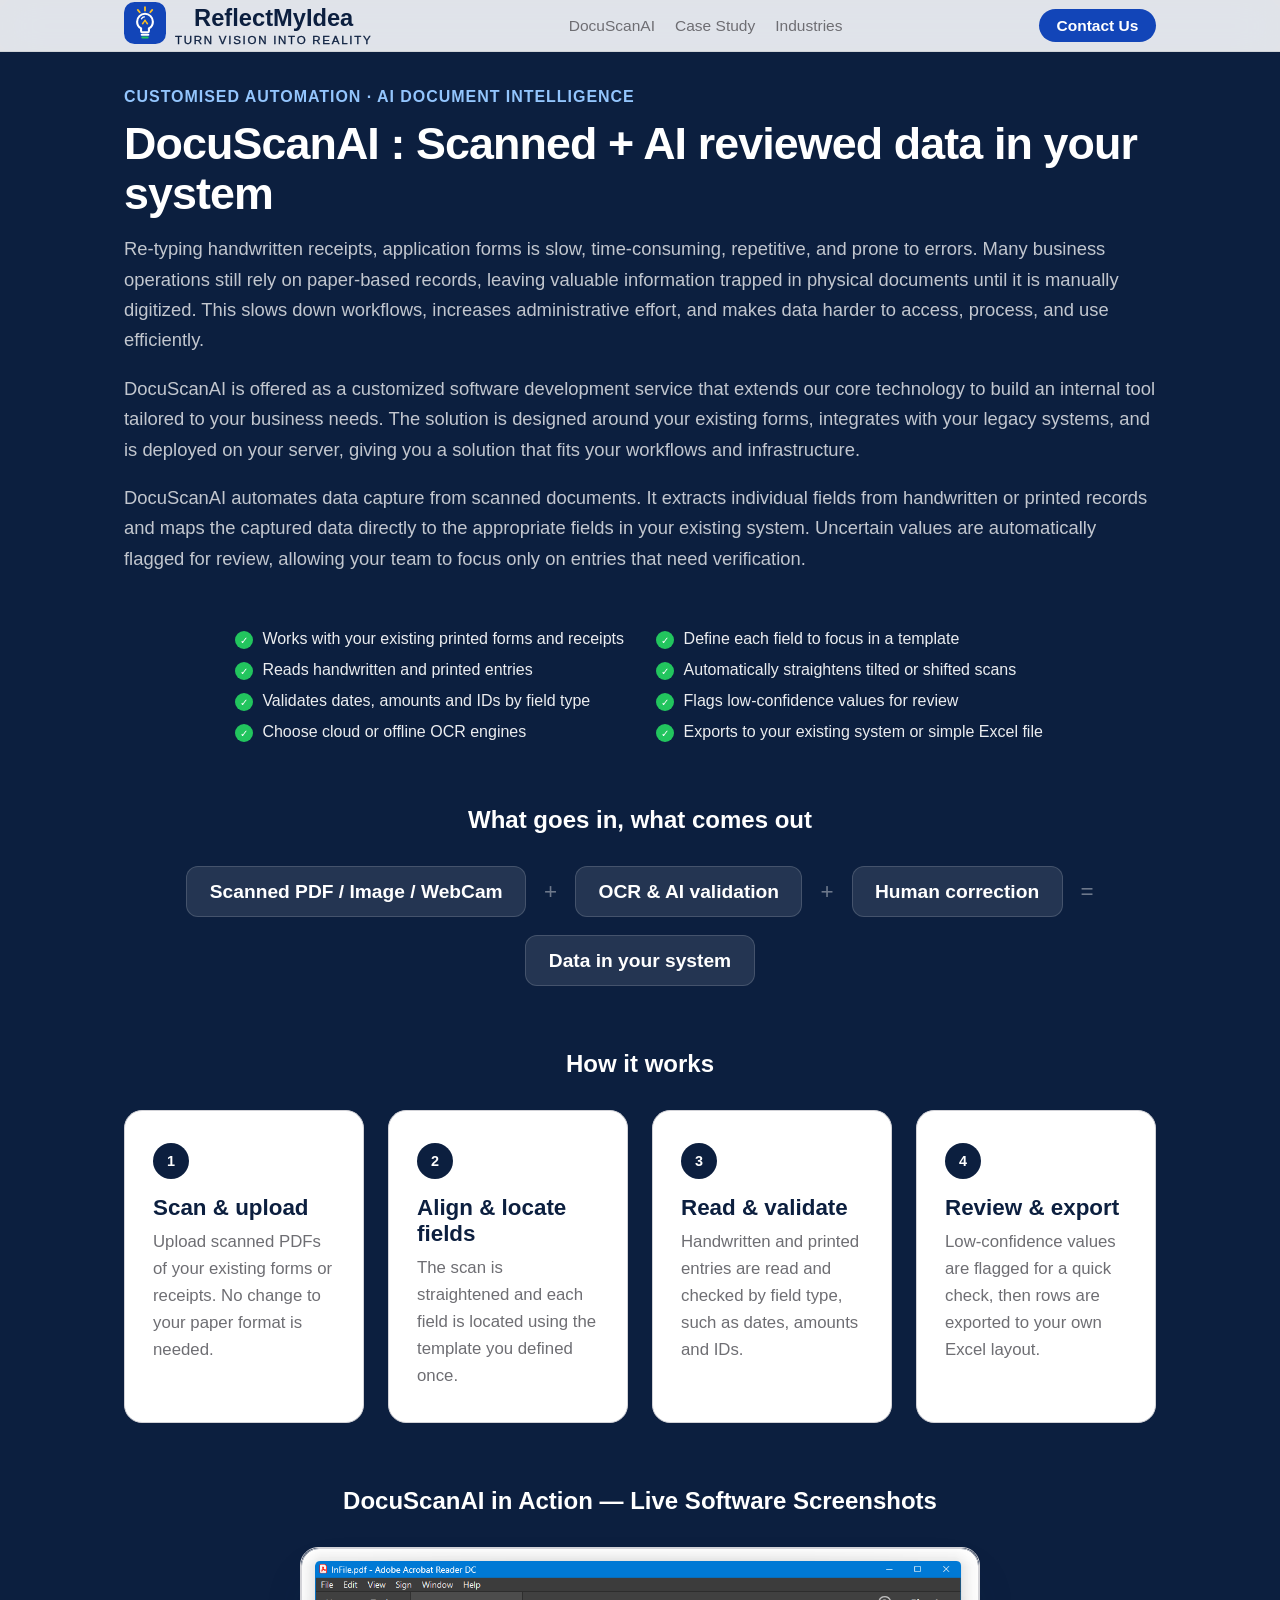
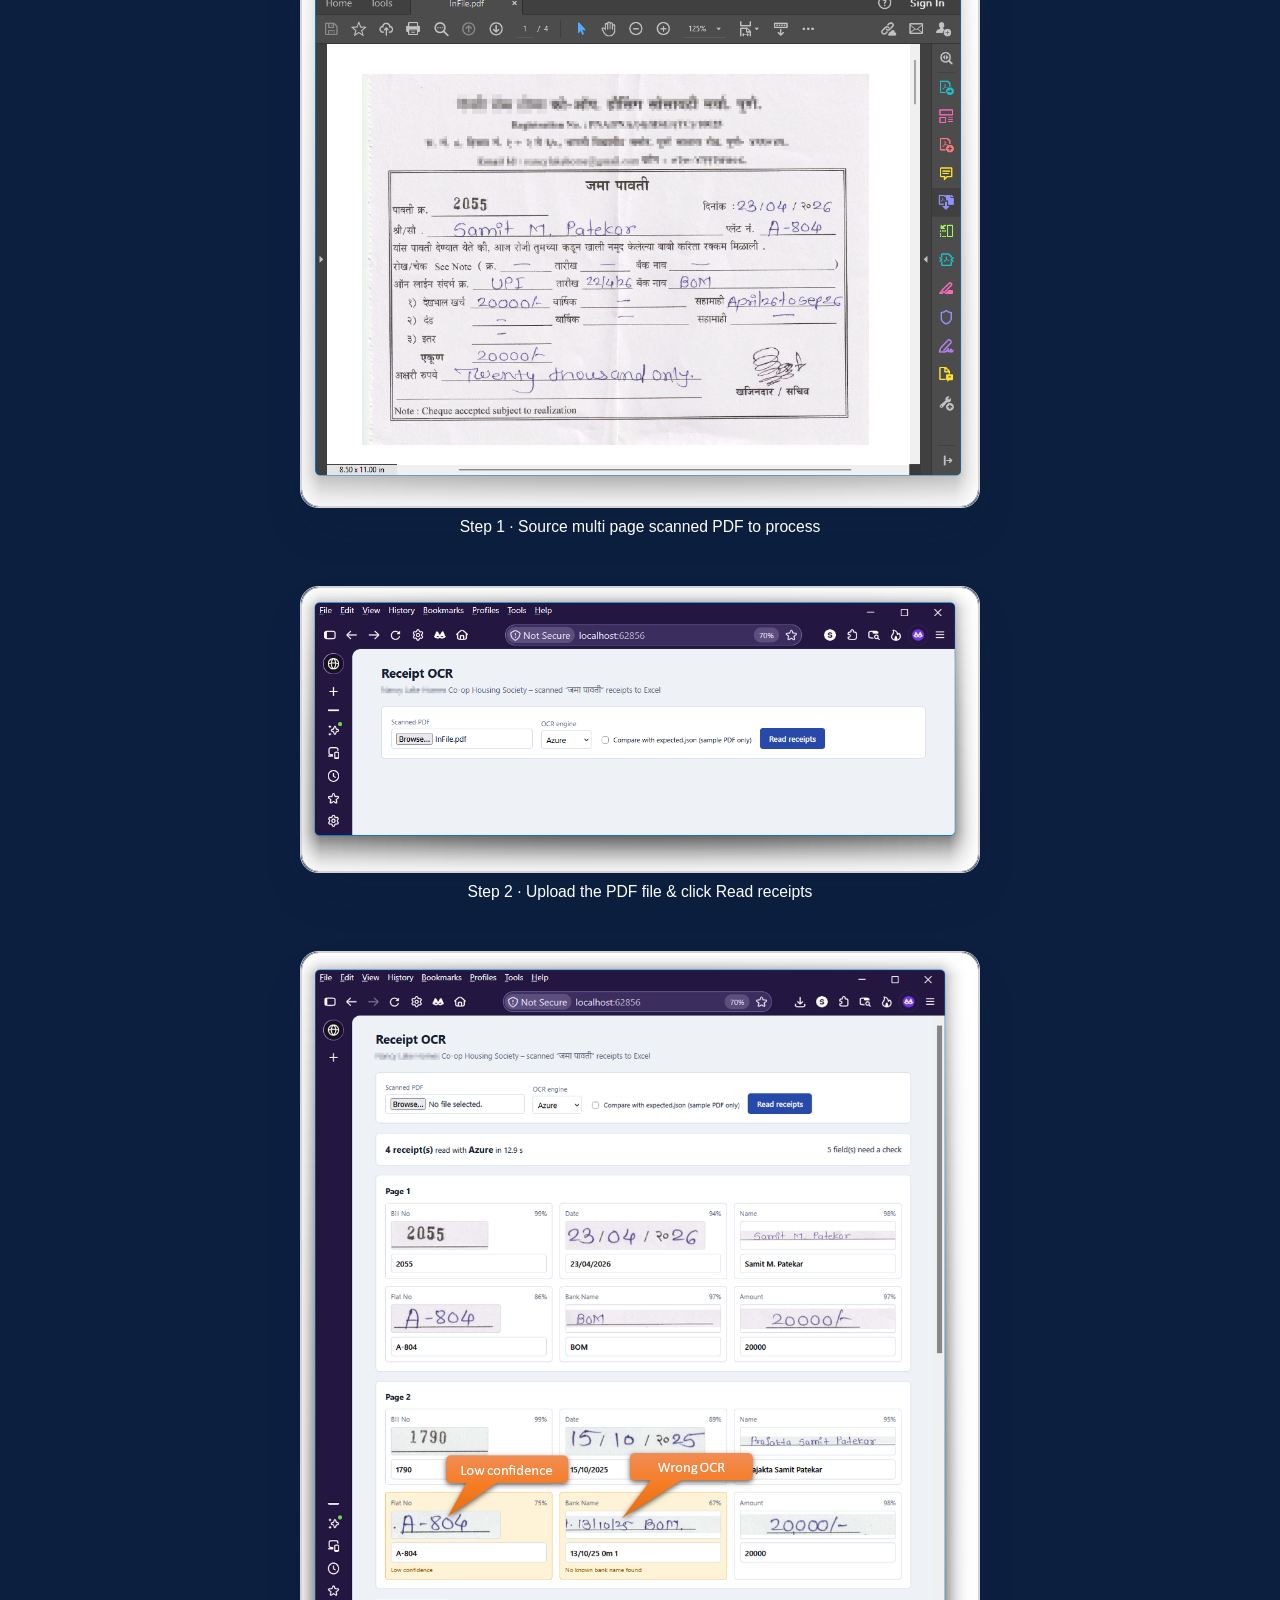
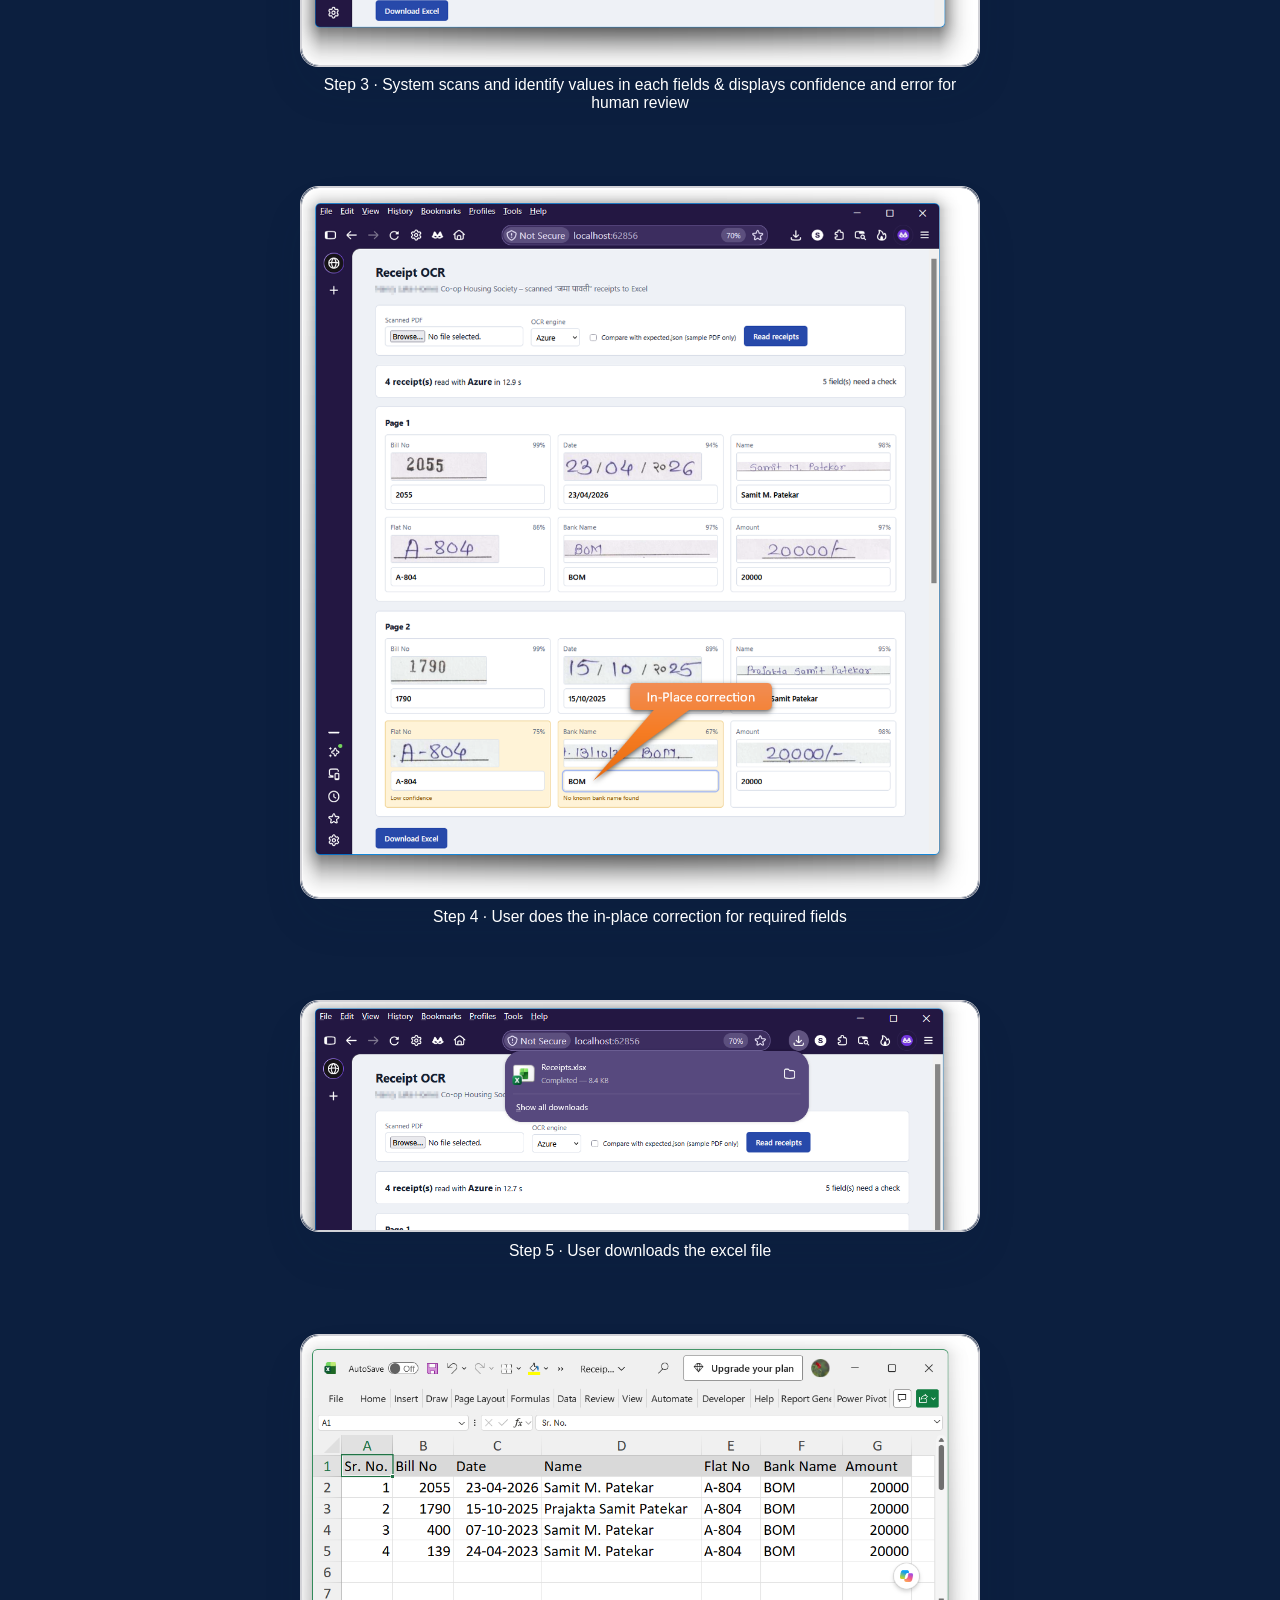
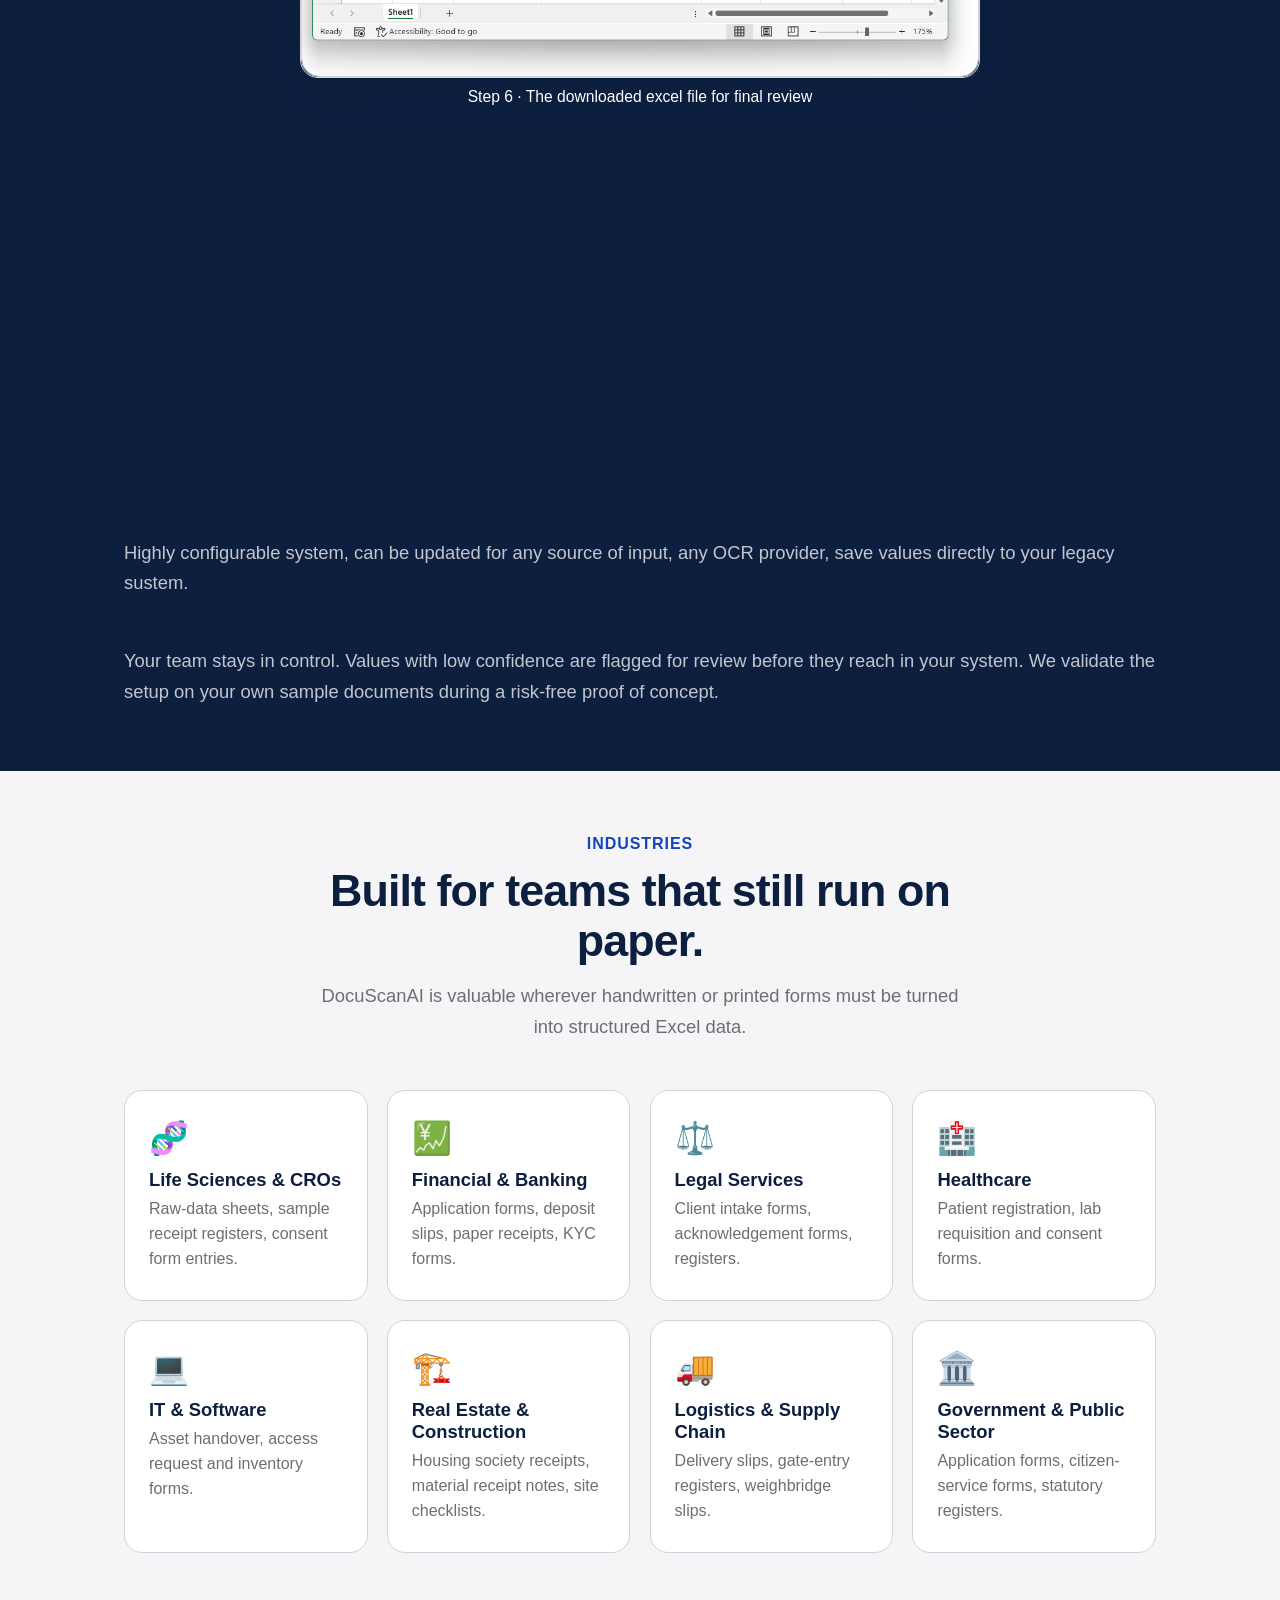
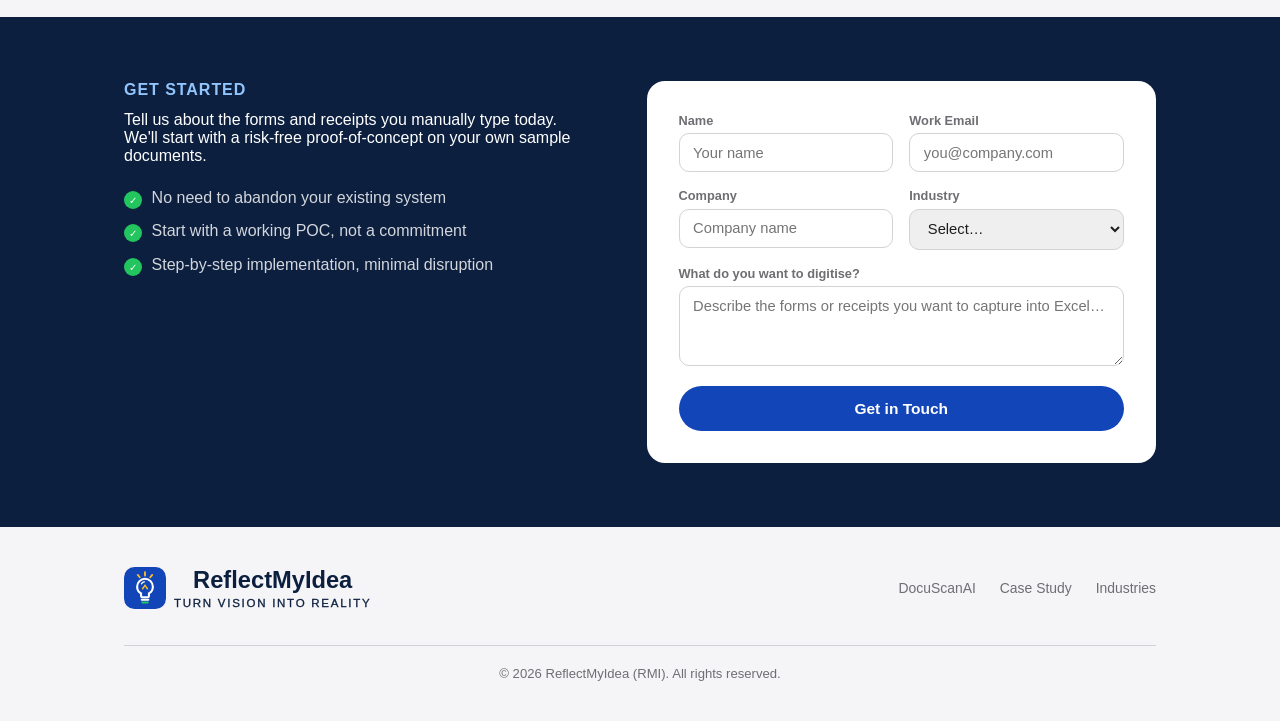
==== DocuScanAI/index.html @ 53cd3cfe "Added DocuScanAI Added DocuScanAI, updated details, added llms.txt" ====
<!DOCTYPE html>
<html lang="en">
<head>
<meta charset="UTF-8">
<meta name="viewport" content="width=device-width,initial-scale=1">
<title>DocuScanAI by ReflectMyIdea</title>

<meta name="author" content="ReflectMyIdea ">
<meta name="keywords" content="OCR, AI OCR , document scanning, AI document scanning , handwriting recognition, AI handwriting recognition, scanned forms to Excel, data entry automation, AI data entry automation, receipt digitisation, AI receipt digitisation, form data capture, intelligent document processing, Azure AI Document Intelligence, offline OCR, AI offline OCR, paper to data, Excel automation">
<meta name="description" content="DocuScanAI by ReflectMyIdea reads handwritten and printed entries from scanned forms and receipts and records them in your own system format. Uncertain values are automatically flagged for review.">
  
<meta property="og:type" content="website">
<meta property="og:site_name" content="ReflectMyIdea - DocuScanAI">
<meta property="og:title" content="ReflectMyIdea - DocuScanAI turns scanned forms into Excel data">
<meta property="og:url" content="https://www.reflectmyidea.com/DocuScan/index.html">
<meta property="og:description" content="Scanned forms and receipts captured into your system">
<meta property="og:image" content=" https://www.reflectmyidea.com/RMI-Logo.png">
<script type="application/ld+json">
{
  "@context": "https://schema.org",
  "@graph": [
    {
      "@type": "SoftwareApplication",
      "@id": "https://reflectmyidea.com/DocuScan/index.html#software",
      "name": "DocuScanAI",
      "url": "https://www.reflectmyidea.com/DocuScan/index.html",
      "applicationCategory": "BusinessApplication",
      "applicationSubCategory": "AI OCR  and Document Capture Software",
      "description": "Reads handwritten and printed entries from scanned forms and receipts and records them in your own system format, flagging uncertain values for review.",
      "featureList": [
        "Works with your existing printed forms and receipts",
        "Field template defined once per form",
        "Handwritten and printed text recognition",
        "Automatic alignment of tilted or shifted scans",
        "Validation by field type (dates, amounts, IDs)",
        "AI flags Low-confidence values for review",
        "Cloud OCR or offline OCR option",
        "Export to your own Excel layout"
      ]
    }
  ]
}
</script>

<link rel="icon" type="image/png" href="../RMI-Logo.png">
<style>
*,*::before,*::after{box-sizing:border-box;margin:0;padding:0}
:root{
  --ink:#1d1d1f;
  --ink2:#6e6e73;
  --bg:#ffffff;
  --bg2:#f5f5f7;
  --navy:#0c1f3f;
  --blue:#1245b8;
  --blue2:#1a56db;
  --border:#d2d2d7;
  --r:18px;
  --f:-apple-system,'Segoe UI',sans-serif;
}
html{scroll-behavior:smooth}
body{font-family:var(--f);background:var(--bg);color:var(--ink);-webkit-font-smoothing:antialiased;overflow-x:hidden}
a{color:inherit;text-decoration:none}
img{display:block;max-width:100%;height:auto}
ul{list-style:none}
.w{max-width:1080px;margin:0 auto;padding:0 24px}

/* NAV */
nav{position:fixed;top:0;left:0;right:0;z-index:100;height:52px;background:rgba(255,255,255,.88);backdrop-filter:saturate(180%) blur(20px);border-bottom:1px solid rgba(0,0,0,.08);display:flex;align-items:center}
.nav-in{display:flex;align-items:center;justify-content:space-between;width:100%;max-width:1080px;margin:0 auto;padding:0 24px}
.nav-logo{display:flex;align-items:center;gap:9px;font-size:1.2rem;font-weight:700;color:var(--navy)}
.logo-svg{width:42px;height:42px;flex-shrink:0}
.nav-links{display:flex;gap:20px}
.nav-hamburger{display:none;flex-direction:column;gap:5px;cursor:pointer;background:none;border:none;padding:6px}
.nav-hamburger span{width:24px;height:2px;background:var(--navy);border-radius:2px}
.nav-links a{font-size:.97rem;color:var(--ink2);font-weight:500;transition:color .2s}
.nav-links a:hover{color:var(--navy)}
.nav-cta{background:var(--blue);color:#fff;font-size:.97rem;font-weight:600;padding:.45rem 1.1rem;border-radius:20px;transition:background .2s}
/* Only apply hover background when on a desktop screen with an actual mouse cursor */
@media (hover: hover) {
  .nav-cta:hover {
    background: var(--navy);
  }
}

/* Fallback: Ensure normal color behaves nicely and returns to blue on touch release */
.nav-cta:active {
  background: var(--navy);
}
@media(max-width:1000px){
  /* 1. Wrapper behaves neutrally so the hamburger maintains its original center position */
  .nav-menu-container {
    position: relative;
    display: flex;
    align-items: center;
    justify-content: center;
  }

  .nav-hamburger{
    display:flex;
  }
  
  /* 2. Menu is centered directly beneath the width of the hamburger button */
  .nav-links{
    display:none;
    position:absolute;
    top:42px;                    /* Renders neatly below the header bar alignment */
    left:50%;                    /* Positions the left-edge of the menu at the middle of the icon */
    transform:translateX(-50%);  /* Offsets the menu horizontally by half its width, aligning centers */
    width:auto;                  
    min-width:180px;             
    background:#fff;
    flex-direction:column;
    padding:12px 24px;
    gap:0;
    border:1px solid rgba(0,0,0,.08);
    border-radius:12px;          
    box-shadow:0 8px 24px rgba(0,0,0,.15);
    z-index: 1000;               /* Hover securely above page content layers */
  }
  
  .nav-links.open{
    display:flex;
  }
  
  .nav-links a{
    padding:.7rem 0;
    text-align:center;           
    border-bottom:1px solid rgba(0,0,0,.04); /* Light separator lines for layout clarity */
  }
  
  .nav-links a:last-child {
    border-bottom: none;
  }
}

/* 3. MOBILE PORTRAIT ONLY: Overrides only activate when the screen is narrow AND vertical */
@media screen and (max-width: 480px) and (orientation: portrait) {
  nav {
    height: 54px !important;           /* Perfect fixed height */
    box-sizing: border-box !important;
  }

  .nav-in {
    padding: 0 8px !important;         /* Save margin space on small viewports */
    box-sizing: border-box !important;
    display: flex !important;
    flex-direction: row !important;
    justify-content: space-between !important;
    align-items: center !important;
    flex-wrap: nowrap !important;      /* Keep elements strict and inline */
  }

  .nav-logo {
    display: flex !important;
    flex-direction: row !important;
    align-items: center !important;
    gap: 4px !important;               /* Move icon closer to company name */
    flex-shrink: 1 !important;         /* Allow slight flexibility */
    min-width: 0 !important;           /* Enable flexing text container sizes */
  }

  /* Make the lightbulb icon prominently larger on mobile */
  .logo-svg {
    width: 35px !important;            
    height: 35px !important;
    flex-shrink: 0 !important;
  }

  /* Handle text wrapper spacing */
  .nav-logo > span {
    display: flex !important;
    flex-direction: column !important;
    align-items: flex-start !important; /* Force tagline left-aligned underneath brand */
    gap: 1px !important;
    min-width: 0 !important;
  }

  /* Brand name: Slightly reduced font-size to make horizontal space */
  .nav-logo > span > span:first-child {
    font-weight: 700 !important;
    font-size: 1.25rem !important;      /* Optimized text sizing */
    line-height: 1.1 !important;
    white-space: nowrap !important;
    margin-left: 7px !important;
  }

  /* Tagline: Preserved and set to a clean readable scale */
  .nav-logo > span > span:last-child {
    font-size: 0.64rem !important;     /* Retain tagline precisely */
    letter-spacing: 0.04em !important;
    white-space: nowrap !important;
  }

  /* Wrapper for Hamburger Menu */
  .nav-menu-container {
    flex-shrink: 0 !important;
  }

  /* Contact Us CTA Button */
  .nav-cta {
    padding: 6px 10px !important;      /* Compressed horizontal size */
    font-size: 0.78rem !important;     /* Trim down text size */
    border-radius: 20px !important;
    white-space: nowrap !important;
    flex-shrink: 0 !important;         /* Prevent truncation of button text */
  }
}

/* FADE-UP ANIMATION */
.up{opacity:0;transform:translateY(32px);transition:opacity .7s cubic-bezier(.4,0,.2,1),transform .7s cubic-bezier(.4,0,.2,1)}
.up.show{opacity:1;transform:none}
.up.d1{transition-delay:.1s}.up.d2{transition-delay:.2s}.up.d3{transition-delay:.3s}


/* HERO */
.hero{padding:96px 0 30px;background:var(--bg);text-align:center}
@media screen and (max-width: 480px) and (orientation: portrait) {
  .hero {
    padding-top: 100px !important;
  }
}
.hero-tag{display:inline-block;font-size:.78rem;font-weight:600;letter-spacing:.06em;text-transform:uppercase;color:var(--blue);background:#eef2ff;padding:.3rem .9rem;border-radius:20px;margin-bottom:1.4rem}
.tag-break{display:none}
@media(max-width:420px){.tag-break{display:block}}
.hero h1{font-size:clamp(2.4rem,5vw,3.8rem);font-weight:650;letter-spacing:-.03em;color:var(--navy);line-height:1.08;margin-bottom:1.2rem;max-width:820px;margin-left:auto;margin-right:auto}
.hero h1 span{color:var(--blue2)}
.hero p{font-size:1.15rem;color:var(--ink2);max-width:560px;margin:0 auto 2rem;line-height:1.6}
.hero-btns{display:flex;gap:12px;justify-content:center;flex-wrap:wrap;margin-bottom:3.5rem}
.btn-solid{background:var(--blue);color:#fff;font-size:.95rem;font-weight:600;padding:.75rem 1.8rem;border-radius:980px;transition:background .2s,box-shadow .2s}
.btn-solid:hover{background:var(--navy);box-shadow:0 8px 24px rgba(18,69,184,.25)}
.btn-outline{border:1.5px solid var(--border);color:var(--navy);font-size:.95rem;font-weight:600;padding:.75rem 1.8rem;border-radius:980px;transition:border-color .2s,color .2s}
.btn-outline:hover{border-color:var(--blue);color:var(--blue)}
.hero-img{border-radius:var(--r);overflow:hidden;box-shadow:0 24px 48px -12px rgba(12,31,63,.18);border:1px solid var(--border);max-width:680px;margin:0 auto;margin-right:176px}
@media(max-width:768px){.hero-img{margin-right:auto}}
.hero-img img{width:100%}
.hero .hero-cap{font-size:1rem;color:var(--ink2);margin-top:.85rem;letter-spacing:.01em}

/* DIVIDER */
.divider{height:1px;background:var(--border);max-width:1080px;margin:0 auto}

/* SECTION BASE */
section{padding:64px 0}
.sec-label{font-size:1rem;font-weight:700;letter-spacing:.06em;text-transform:uppercase;color:var(--blue);margin-bottom:.75rem}
.sec-h{font-size:clamp(1.9rem,3.5vw,2.8rem);font-weight:700;letter-spacing:-.02em;color:var(--navy);line-height:1.12;margin-bottom:1rem}
.sec-p{font-size:1.15rem;color:var(--ink2);line-height:1.65;max-width:600px}

/* APPROACH — alternating rows */
.approach{background:var(--bg2)}
.approach-intro{text-align:center;max-width:680px;margin:0 auto 4rem}
.approach-intro .sec-p{margin:0 auto}
.steps{display:grid;grid-template-columns:repeat(auto-fit,minmax(220px,1fr));gap:1.5rem}
.step-card{background:#fff;border-radius:var(--r);padding:2rem 1.75rem;border:1px solid var(--border)}
.step-n{width:36px;height:36px;border-radius:50%;background:var(--navy);color:#fff;font-weight:700;font-size:.9rem;display:flex;align-items:center;justify-content:center;margin-bottom:1rem}
.step-card h3{font-size:1.4rem;font-weight:700;color:var(--navy);margin-bottom:.5rem}
.step-card p{font-size:1.05rem;color:var(--ink2);line-height:1.6}
.result-strip{margin-top:2.5rem;background:var(--navy);color:#fff;border-radius:var(--r);padding:1.5rem 2rem;text-align:center;font-size:1.05rem;font-weight:500;letter-spacing:-.01em}

/* DOCUGEN — dark */
.docugen{background:var(--navy);color:#fff}
.docugen .sec-label{color:#93c5fd}
.docugen .sec-h{color:#fff}
.docugen .sec-p{color:rgba(255,255,255,.75);max-width:100%}
.dg-top{display:grid;grid-template-columns:1fr 1fr;gap:4rem;align-items:center;margin-bottom:4rem}
@media(max-width:768px){.dg-top{grid-template-columns:1fr;gap:2rem}}
.flow-row{display:flex;align-items:center;justify-content:center;gap:18px;margin:1.75rem 0;flex-wrap:wrap}
.flow-pill{background:rgba(255,255,255,.1);border:1px solid rgba(255,255,255,.15);border-radius:12px;padding:.85rem 1.4rem;font-size:1.2rem;color:#fff;font-weight:600;white-space:nowrap}
.flow-arrow{color:rgba(255,255,255,.4);font-size:1.4rem}
@media(max-width:600px){.flow-row{flex-direction:column}}
.feat-grid{display:grid;grid-template-columns:1fr 1fr;gap:.75rem 2rem;max-width:900px;margin:0 0 0 100px;padding-top:1rem}
@media(max-width:600px){.feat-grid{grid-template-columns:1fr;margin-left:0}}
.feat-item{display:flex;gap:.6rem;align-items:flex-start;font-size:1rem;color:rgba(255,255,255,.92)}
.feat-dot{width:18px;height:18px;border-radius:50%;background:#22c55e;flex-shrink:0;display:flex;align-items:center;justify-content:center;font-size:.65rem;color:#fff;margin-top:1px}
.arch-img{border-radius:14px;overflow:hidden;border:1px solid rgba(255,255,255,.12);box-shadow:0 24px 60px rgba(0,0,0,.4)}
.arch-img img{width:100%}
.arch-cap{font-size:1rem;color:rgba(255,255,255,.45);text-align:center;margin-top:.6rem}
.deliv-row{display:grid;grid-template-columns:1fr 1fr;gap:1.2rem;margin-top:2.5rem}
.deliv-row-3{grid-template-columns:1fr 1fr 1fr}
@media(max-width:600px){.deliv-row,.deliv-row-3{grid-template-columns:1fr}}
.deliv-card{background:rgba(255,255,255,.06);border:1px solid rgba(255,255,255,.12);border-radius:14px;padding:1.5rem}
.deliv-card .opt{font-size:.8rem;font-weight:700;letter-spacing:.07em;text-transform:uppercase;color:rgba(255,255,255,.45);margin-bottom:.4rem}
.deliv-card h4{font-size:1.2rem;font-weight:700;color:#fff;margin-bottom:.4rem}
.deliv-card p{font-size:1.05rem;color:rgba(255,255,255,.65);line-height:1.55}
.deliv-card.card-white{background:#fff;border:1px solid var(--border)}
.deliv-card.card-white .opt{color:var(--ink2)}
.deliv-card.card-white h4{color:var(--navy)}
.deliv-card.card-white p{color:var(--ink2)}
.deliv-card.card-gray{background:var(--bg2);border:1px solid var(--border)}
.deliv-card.card-gray .opt{color:var(--ink2)}
.deliv-card.card-gray h4{color:var(--navy)}
.deliv-card.card-gray p{color:var(--ink2)}
.feat-item.dark-text{color:var(--ink)}

/* CASE STUDY */
.case{background:var(--bg)}
.case-intro-box{background:var(--bg2);border-radius:var(--r);padding:2rem 2.5rem;margin-bottom:2.5rem;border-left:4px solid var(--blue)}
.case-intro-box p{font-size:1.05rem;color:var(--ink2);line-height:1.7}
.case-intro-box p+p{margin-top:.5rem}
.stats{display:grid;grid-template-columns:repeat(4,1fr);gap:1px;background:var(--border);border-radius:var(--r);overflow:hidden;margin-bottom:2.5rem}
@media(max-width:600px){.stats{grid-template-columns:repeat(2,1fr)}}
.stat{background:#fff;padding:1.5rem 1rem;text-align:center}
.stat-n{font-size:2.2rem;font-weight:800;color:var(--navy);display:block;line-height:1}
.stat-l{font-size:.9rem;color:var(--ink2);margin-top:.3rem;line-height:1.35}
.pipe-grid{display:grid;grid-template-columns:repeat(3,1fr);gap:1.2rem;margin-bottom:2.5rem}
@media(max-width:768px){.pipe-grid{grid-template-columns:1fr}}
.pipe-card{border:1px solid var(--border);border-radius:var(--r);overflow:hidden}
.pipe-card-head{background:var(--navy);padding:1rem 1.2rem;display:flex;align-items:center;gap:.7rem}
.pipe-num{width:28px;height:28px;border-radius:50%;background:rgba(255,255,255,.15);color:#fff;font-weight:700;font-size:.82rem;display:flex;align-items:center;justify-content:center;flex-shrink:0}
.pipe-card-head h4{font-size:.97rem;font-weight:700;color:#fff}
.pipe-card-body{padding:1.1rem 1.2rem;background:#fff}
.pipe-card-body p{font-size:.87rem;color:var(--ink2);line-height:1.6;margin-bottom:.9rem}
.pipe-card-body img{width:100%;border-radius:8px;border:1px solid var(--border)}
.collab-wrap{overflow-x:auto;margin-bottom:2rem}
table{width:100%;border-collapse:collapse;background:#fff;border-radius:var(--r);overflow:hidden;box-shadow:0 1px 3px rgba(0,0,0,.08)}
th{background:var(--navy);color:#fff;padding:.9rem 1.2rem;text-align:left;font-size:1.2rem;font-weight:600}
td{padding:.9rem 1.2rem;font-size:1.1rem;color:var(--ink2);border-bottom:1px solid var(--border);vertical-align:top;line-height:1.55}
tr:last-child td{border-bottom:none}
tr:nth-child(even) td{background:var(--bg2)}
td:first-child{font-weight:600;color:var(--navy)}
@media(max-width:768px){.collab-wrap table th:first-child,.collab-wrap table td:first-child{position:sticky;left:0;background:#fff;z-index:1}.collab-wrap table th:first-child{background:var(--navy)}}
@media(max-width:768px){.collab-wrap table th,.collab-wrap table td{font-size:.8rem;padding:.6rem .7rem}}
.case-close{text-align:center;max-width:640px;margin:0 auto;font-size:1.1rem;color:var(--ink2);line-height:1.7}

/* CUSTOM SCREENSHOTS LAYOUT */
.shots-vertical-container {
  display: flex;
  flex-direction: column;
  gap: 50px;
  margin-top: 30px;
  align-items: center;
  width: 100%;
}
.shot-display-card {
  text-align: center;
  width: 100%;
  max-width: 680px;
}
.shot-display-card img {
  width: 100%;
  height: auto;
  border-radius: var(--r);
  border: 1px solid var(--border);
  box-shadow: 0 4px 20px rgba(0,0,0,0.05);
  cursor: pointer;
  transition: transform 0.3s ease;
}
.shot-display-card img:hover {
  transform: scale(1.01);
}
.shot-display-card h3 {
  font-size: 21px;
  font-weight: 600;
  margin-top: 18px;
  color: var(--ink);
}

/* INDUSTRIES */
.ind{background:var(--bg2)}
.ind-grid{display:grid;grid-template-columns:repeat(auto-fit,minmax(220px,1fr));gap:1.2rem}
.ind-card{background:#fff;border-radius:var(--r);padding:1.75rem 1.5rem;border:1px solid var(--border)}
.ind-card .icon{font-size:2rem;margin-bottom:.75rem}
.ind-card h3{font-size:1.15rem;font-weight:700;color:var(--navy);margin-bottom:.4rem}
.ind-card p{font-size:1rem;color:var(--ink2);line-height:1.55}

/* CLIENTS */
.clients{background:var(--bg);text-align:center;padding:64px 0}
.clients h2{font-size:1.1rem;font-weight:600;color:var(--ink2);margin-bottom:1.75rem;letter-spacing:.02em}
.client-logos{display:flex;flex-wrap:wrap;justify-content:center;gap:1rem}
.c-chip{background:var(--bg2);border:1px solid var(--border);border-radius:10px;padding:.7rem 1.4rem;font-size:.9rem;font-weight:600;color:var(--navy)}

/* CONTACT */
.contact{background:var(--navy);color:#fff;padding:64px 0}
.contact-grid{display:grid;grid-template-columns:.9fr 1fr;gap:4rem;align-items:start}
@media(max-width:768px){.contact-grid{grid-template-columns:1fr;gap:2.5rem}}
.contact .sec-label{color:#93c5fd}
.contact .sec-h{color:#fff}
.contact .sec-p{color:rgba(255,255,255,.7)}
.promise{display:flex;flex-direction:column;gap:.85rem;margin-top:1.5rem}
.promise-item{display:flex;gap:.6rem;font-size:1rem;color:rgba(255,255,255,.82)}
.promise-item .ck{width:18px;height:18px;border-radius:50%;background:#22c55e;display:flex;align-items:center;justify-content:center;font-size:.65rem;color:#fff;flex-shrink:0;margin-top:2px}
.form-box{background:#fff;border-radius:var(--r);padding:2rem}
.fg{display:grid;grid-template-columns:1fr 1fr;gap:1rem}
@media(max-width:500px){.fg{grid-template-columns:1fr}}
.fl{display:block;font-size:.8rem;font-weight:600;color:var(--ink2);margin-bottom:.35rem}
.fi,.ft,.fs{width:100%;border:1.5px solid var(--border);border-radius:10px;padding:.65rem .85rem;font-size:.92rem;color:var(--ink);font-family:var(--f);transition:border-color .2s}
.fi:focus,.ft:focus,.fs:focus{outline:none;border-color:var(--blue)}
.ft{min-height:80px;resize:vertical}
.frow{margin-bottom:1rem}
.fsub{width:100%;background:var(--blue);color:#fff;border:none;border-radius:980px;padding:.85rem;font-size:.97rem;font-weight:700;cursor:pointer;transition:background .2s;font-family:var(--f)}
.fsub:hover{background:var(--navy)}
.form-ok{display:none;background:#ecfdf5;color:#047857;border-radius:8px;padding:.7rem 1rem;font-size:.85rem;margin-top:1rem;align-items:center;gap:.5rem}
.form-ok.show{display:flex}

/* FOOTER */
footer{background:var(--bg2);color:var(--ink2);padding:2.5rem 0}
.foot-inner{display:flex;flex-wrap:wrap;justify-content:space-between;align-items:center;gap:1rem}
.foot-brand{display:flex;align-items:center;gap:8px;color:var(--navy);font-weight:700;font-size:1rem}
.foot-links{display:flex;gap:1.5rem;flex-wrap:wrap}
.foot-links a{font-size:.87rem;transition:color .2s;color:var(--ink2)}
.foot-links a:hover{color:var(--navy)}
.foot-copy{width:100%;font-size:.82rem;text-align:center;border-top:1px solid var(--border);margin-top:1.25rem;padding-top:1.25rem;color:var(--ink2)}

/* BACK TO TOP */
.tt{position:fixed;bottom:22px;right:22px;width:40px;height:40px;border-radius:50%;background:var(--blue);color:#fff;border:none;cursor:pointer;font-size:1.1rem;display:flex;align-items:center;justify-content:center;opacity:0;pointer-events:none;transition:opacity .3s;box-shadow:0 4px 12px rgba(0,0,0,.2)}
.tt.on{opacity:1;pointer-events:auto}
.cli-card{background:var(--bg2);border:1px solid var(--border);border-radius:16px;padding:1.75rem 1.5rem;text-align:center;transition:box-shadow .25s,border-color .25s}
.cli-card:hover{box-shadow:0 8px 24px rgba(12,31,63,.1);border-color:#93c5fd}
.cli-icon{font-size:2.4rem;margin-bottom:.75rem}
.cli-name{font-size:1.1rem;font-weight:700;color:var(--navy);margin-bottom:.35rem}
.cli-desc{font-size:1rem;color:var(--ink2);line-height:1.5}
#lb{display:none;position:fixed;inset:0;background:rgba(0,0,0,.88);z-index:9999;align-items:center;justify-content:center;padding:20px}
#lb.on{display:flex}
#lb img{max-width:92vw;max-height:88vh;border-radius:12px;box-shadow:0 24px 60px rgba(0,0,0,.6);object-fit:contain}
#lb-x{position:fixed;top:18px;right:22px;width:42px;height:42px;border-radius:50%;background:rgba(255,255,255,.18);border:none;color:#fff;font-size:1.4rem;cursor:pointer;display:flex;align-items:center;justify-content:center;z-index:10000}
#lb-x:hover{background:rgba(255,255,255,.35)}
</style>
</head>

<!-- Google tag (gtag.js) -->
<script async src="https://www.googletagmanager.com/gtag/js?id=G-PD67NKN7H1"></script>
<script>
  window.dataLayer = window.dataLayer || [];
  function gtag(){dataLayer.push(arguments);}
  gtag('js', new Date());

  gtag('config', 'G-PD67NKN7H1');
</script>

<body>

<!-- NAV -->
<nav>
  <div class="nav-in">
    <div class="nav-logo">
	  <a href="../index.html">
        <svg class="logo-svg" viewBox="0 0 32 32" fill="none" xmlns="http://www.w3.org/2000/svg">
          <rect width="32" height="32" rx="8" fill="#1245b8"/>
          <path d="M16 9c-3.3 0-6 2.7-6 6 0 2.2 1.2 4.1 3 5.1V22a1 1 0 0 0 1 1h4a1 1 0 0 0 1-1v-1.9c1.8-1 3-2.9 3-5.1 0-3.3-2.7-6-6-6z" stroke="white" stroke-width="1.6"/>
          <path d="M13.3 12.8 C13.9 11.8 14.7 11.3 15.5 11.4" stroke="white" stroke-width="1" stroke-linecap="round" fill="none"/>
          <circle cx="16" cy="14" r="0.7" fill="#FBBF24"/>
          <circle cx="14.2" cy="16.5" r="0.6" fill="#FBBF24"/>
          <circle cx="17.8" cy="16.5" r="0.6" fill="#FBBF24"/>
          <line x1="16" y1="14" x2="14.2" y2="16.5" stroke="#FBBF24" stroke-width="1.1"/>
          <line x1="16" y1="14" x2="17.8" y2="16.5" stroke="#FBBF24" stroke-width="1.1"/>
          <line x1="13.5" y1="25" x2="18.5" y2="25" stroke="white" stroke-width="1.6" stroke-linecap="round"/>
          <line x1="14" y1="27" x2="18" y2="27" stroke="#22c55e" stroke-width="1.6" stroke-linecap="round"/>
          <line x1="16" y1="4" x2="16" y2="6.5" stroke="#FBBF24" stroke-width="1.4" stroke-linecap="round"/>
          <line x1="10.5" y1="6" x2="12" y2="7.8" stroke="#FBBF24" stroke-width="1.4" stroke-linecap="round"/>
          <line x1="21.5" y1="6" x2="20" y2="7.8" stroke="#FBBF24" stroke-width="1.4" stroke-linecap="round"/>
        </svg>
      </a>
     <a href="../index.html">
      <span style="display:flex;flex-direction:column;align-items:center;line-height:1.1;gap:3px">
        <span style="font-weight:700;color:var(--navy);font-size:1.48rem">ReflectMyIdea</span>
        <span style="font-weight:500;color:var(--navy);font-size:.72rem;letter-spacing:.15em;-webkit-text-stroke:0.3px var(--navy)">TURN VISION INTO REALITY</span>
      </span>
	  </a>
    </div>
	
    <div class="nav-menu-container">
      <button class="nav-hamburger" onclick="document.querySelector('.nav-links').classList.toggle('open')" aria-label="Menu">
        <span></span><span></span><span></span>
      </button>
      
      <div class="nav-links">
	    <a href="#docuscanai">DocuScanAI</a>
		<a href="#casestudy">Case Study</a>
        <a href="#industries">Industries</a>
      </div>
    </div>
    
    <a href="#contact" class="nav-cta">Contact Us</a>
  </div>
</nav>

<!-- DOCUSCANAI -->
<section class="docugen" id="docuscanai">
  <div class="w">
    <div class="up" style="margin-top:1.5rem; margin-bottom:2.5rem">
      <div class="sec-label">Customised Automation · AI Document Intelligence</div>
      <h2 class="sec-h">DocuScanAI : Scanned + AI reviewed data in your system</h2>
      <p class="sec-p" style="max-width:100%">Re-typing handwritten receipts, application forms is slow, time-consuming, repetitive, and prone to errors. Many business operations still rely on paper-based records, leaving valuable information trapped in physical documents until it is manually digitized. This slows down workflows, increases administrative effort, and makes data harder to access, process, and use efficiently.</p>
      <br>
	  <p class="sec-p" style="max-width:100%">DocuScanAI is offered as a customized software development service that extends our core technology to build an internal tool tailored to your business needs. The solution is designed around your existing forms, integrates with your legacy systems, and is deployed on your server, giving you a solution that fits your workflows and infrastructure.</p>
	  <br>
	  <p class="sec-p" style="max-width:100%">DocuScanAI automates data capture from scanned documents. It extracts individual fields from handwritten or printed records and maps the captured data directly to the appropriate fields in your existing system. Uncertain values are automatically flagged for review, allowing your team to focus only on entries that need verification.</p>
	  
    </div>
    <div class="up" style="text-align:center;margin-bottom:1rem">
      <div class="feat-grid" style="display:inline-grid;margin:0;max-width:900px;text-align:left">
        <div class="feat-item"><span class="feat-dot">✓</span>Works with your existing printed forms and receipts</div>
        <div class="feat-item"><span class="feat-dot">✓</span>Define each field to focus in a template</div>
        <div class="feat-item"><span class="feat-dot">✓</span>Reads handwritten and printed entries</div>
        <div class="feat-item"><span class="feat-dot">✓</span>Automatically straightens tilted or shifted scans</div>
        <div class="feat-item"><span class="feat-dot">✓</span>Validates dates, amounts and IDs by field type</div>
        <div class="feat-item"><span class="feat-dot">✓</span>Flags low-confidence values for review</div>
        <div class="feat-item"><span class="feat-dot">✓</span>Choose cloud or offline OCR engines</div>
        <div class="feat-item"><span class="feat-dot">✓</span>Exports to your existing system or simple Excel file</div>
      </div>
    </div>

    <div class="up" style="text-align:center;margin-top:4rem;margin-bottom:2rem">
      <h3 style="color:#fff;font-size:1.5rem;font-weight:700">What goes in, what comes out</h3>
    </div>
    <div class="flow-row up">
      <div class="flow-pill">Scanned PDF / Image / WebCam</div>
      <span class="flow-arrow">+</span>
      <div class="flow-pill">OCR & AI validation</div>
	  <span class="flow-arrow">+</span>
      <div class="flow-pill">Human correction</div>
      <span class="flow-arrow">=</span>
      <div class="flow-pill">Data in your system</div>
    </div>

    <div class="up" style="text-align:center;margin-top:4rem;margin-bottom:2rem">
      <h3 style="color:#fff;font-size:1.5rem;font-weight:700">How it works</h3>
    </div>
    <div class="steps">
      <div class="step-card up d1"><div class="step-n">1</div><h3>Scan &amp; upload</h3><p>Upload scanned PDFs of your existing forms or receipts. No change to your paper format is needed.</p></div>
      <div class="step-card up d2"><div class="step-n">2</div><h3>Align &amp; locate fields</h3><p>The scan is straightened and each field is located using the template you defined once.</p></div>
      <div class="step-card up d3"><div class="step-n">3</div><h3>Read &amp; validate</h3><p>Handwritten and printed entries are read and checked by field type, such as dates, amounts and IDs.</p></div>
      <div class="step-card up d3"><div class="step-n">4</div><h3>Review &amp; export</h3><p>Low-confidence values are flagged for a quick check, then rows are exported to your own Excel layout.</p></div>
    </div>
	
	<div class="up" style="text-align:center;margin-top:4rem;margin-bottom:2rem" id="casestudy">
		<h3 style="color:#fff;font-size:1.5rem;font-weight:700">DocuScanAI in Action — Live Software Screenshots</h3>
	</div>
	
	<div class="shots-vertical-container">

        <div class="shot-display-card">
          <div style="border-radius:18px;overflow:hidden;border:1px solid var(--border);box-shadow:0 24px 48px -12px rgba(12,31,63,.18)" onclick="openLB(this.querySelector('img'))">
            <img src="img01.png" alt="Source scanned data" style="width:100%;display:block">
          </div>
          <p style="text-align:center;font-size:.98rem;color:white;margin-top:.6rem">Step 1 · Source multi page scanned PDF to process</p>
        </div>
		
		<div class="shot-display-card">
          <div style="border-radius:18px;overflow:hidden;border:1px solid var(--border);box-shadow:0 24px 48px -12px rgba(12,31,63,.18)" onclick="openLB(this.querySelector('img'))">
            <img src="img02.png" alt="Upload the file to server" style="width:100%;display:block">
          </div>
          <p style="text-align:center;font-size:.98rem;color:white;margin-top:.6rem">Step 2 · Upload the PDF file &amp; click Read receipts</p>
        </div>
		
        <div class="shot-display-card">
          <div style="border-radius:18px;overflow:hidden;border:1px solid var(--border);box-shadow:0 24px 48px -12px rgba(12,31,63,.18)" onclick="openLB(this.querySelector('img'))">
            <img src="img03.png" alt="Input file scanned and converted" style="width:100%;display:block">
          </div>
          <p style="text-align:center;font-size:.98rem;color:white;margin-top:.6rem;margin-bottom:1.5rem">Step 3 · System scans and identify values in each fields &amp; displays confidence and error for human review</p>
        </div>
		
		<div class="shot-display-card">
          <div style="border-radius:18px;overflow:hidden;border:1px solid var(--border);box-shadow:0 24px 48px -12px rgba(12,31,63,.18)" onclick="openLB(this.querySelector('img'))">
            <img src="img04.png" alt="Inplace corrections" style="width:100%;display:block">
          </div>
          <p style="text-align:center;font-size:.98rem;color:white;margin-top:.6rem;margin-bottom:1.5rem">Step 4 · User does the in-place correction for required fields</p>
        </div>
		
		<div class="shot-display-card">
          <div style="border-radius:18px;overflow:hidden;border:1px solid var(--border);box-shadow:0 24px 48px -12px rgba(12,31,63,.18)" onclick="openLB(this.querySelector('img'))">
            <img src="img05.png" alt="User download scanned data" style="width:100%;display:block">
          </div>
          <p style="text-align:center;font-size:.98rem;color:white;margin-top:.6rem;margin-bottom:1.5rem">Step 5 · User downloads the excel file</p>
        </div>

		<div class="shot-display-card">
          <div style="border-radius:18px;overflow:hidden;border:1px solid var(--border);box-shadow:0 24px 48px -12px rgba(12,31,63,.18)" onclick="openLB(this.querySelector('img'))">
            <img src="img06.png" alt="Final excel file for review" style="width:100%;display:block">
          </div>
          <p style="text-align:center;font-size:.98rem;color:white;margin-top:.6rem;margin-bottom:1.5rem">Step 6 · The downloaded excel file for final review</p>
        </div>

		
    </div>
	  
	<div class="up" style="text-align:center;margin-top:4rem;margin-bottom:2rem">
		<h3 style="color:#fff;font-size:1.5rem;font-weight:700">Use various OCR options</h3>
	</div>
	
    <div class="deliv-row up" style="margin-top:4rem">
      <div class="deliv-card">
        <div class="opt">OPTION A</div>
        <h4>Cloud OCR</h4>
        <p>Uses Azure AI Document Intelligence for strong handwriting recognition. Document images are sent to the cloud service, so an internet connection is required.</p>
      </div>
      <div class="deliv-card">
        <div class="opt">OPTION B</div>
        <h4>Offline OCR</h4>
        <p>Runs entirely on your own server, for documents that cannot leave your premises. Accuracy depends on the engine and hardware, and is validated on your sample documents during the proof of concept.</p>
      </div>
    </div>

    <p class="sec-p up" style="max-width:100%;margin-top:3rem">Highly configurable system, can be updated for any source of input, any OCR provider, save values directly to your legacy sustem.</p>

    <p class="sec-p up" style="max-width:100%;margin-top:3rem">Your team stays in control. Values with low confidence are flagged for review before they reach in your system. We validate the setup on your own sample documents during a risk-free proof of concept.</p>
	
  </div>
</section>


<!-- INDUSTRIES -->
<section class="ind" id="industries">
  <div class="w">
    <div class="up" style="text-align:center;max-width:640px;margin:0 auto 3rem">
      <div class="sec-label">Industries</div>
      <h2 class="sec-h">Built for teams that still run on paper.</h2>
      <p class="sec-p" style="max-width:100%">DocuScanAI is valuable wherever handwritten or printed forms must be turned into structured Excel data.</p>
    </div>
    <div class="ind-grid">
      <div class="ind-card up d1"><div class="icon">🧬</div><h3>Life Sciences &amp; CROs</h3><p>Raw-data sheets, sample receipt registers, consent form entries.</p></div>
      <div class="ind-card up d2"><div class="icon">💹</div><h3>Financial &amp; Banking</h3><p>Application forms, deposit slips, paper receipts, KYC forms.</p></div>
      <div class="ind-card up d3"><div class="icon">⚖️</div><h3>Legal Services</h3><p>Client intake forms, acknowledgement forms, registers.</p></div>
      <div class="ind-card up d3"><div class="icon">🏥</div><h3>Healthcare</h3><p>Patient registration, lab requisition and consent forms.</p></div>
      <div class="ind-card up d1"><div class="icon">💻</div><h3>IT &amp; Software</h3><p>Asset handover, access request and inventory forms.</p></div>
      <div class="ind-card up d2"><div class="icon">🏗️</div><h3>Real Estate &amp; Construction</h3><p>Housing society receipts, material receipt notes, site checklists.</p></div>
      <div class="ind-card up d3"><div class="icon">🚚</div><h3>Logistics &amp; Supply Chain</h3><p>Delivery slips, gate-entry registers, weighbridge slips.</p></div>
      <div class="ind-card up d3"><div class="icon">🏛️</div><h3>Government &amp; Public Sector</h3><p>Application forms, citizen-service forms, statutory registers.</p></div>
    </div>
  </div>
</section>

<section class="contact" id="contact">
  <div class="w contact-grid">
    <div class="up">
      <div class="sec-label">Get Started</div>
      Tell us about the forms and receipts you manually type today. We'll start with a risk-free proof-of-concept on your own sample documents.</p>
      <div class="promise">
        <div class="promise-item"><span class="ck">✓</span>No need to abandon your existing system</div>
        <div class="promise-item"><span class="ck">✓</span>Start with a working POC, not a commitment</div>
        <div class="promise-item"><span class="ck">✓</span>Step-by-step implementation, minimal disruption</div>
      </div>
    </div>
    <form class="form-box up" id="cform">
  <div class="fg">
    <div class="frow">
      <label class="fl">Name</label>
      <input class="fi" type="text" id="ins-name" placeholder="Your name" required>
    </div>
    <div class="frow">
      <label class="fl">Work Email</label>
      <input class="fi" type="email" id="ins-email" placeholder="you@company.com" required>
    </div>
  </div>
  <div class="fg">
    <div class="frow">
      <label class="fl">Company</label>
      <input class="fi" type="text" id="ins-company" placeholder="Company name" required>
    </div>
    <div class="frow">
      <label class="fl">Industry</label>
      <select class="fs" id="ins-industry" required>
        <option value="" disabled selected>Select…</option>
        <option>Life Sciences / CRO</option>
        <option>Healthcare</option>
        <option>Financial Services</option>
        <option>Legal Services</option>
        <option>IT / Software</option>
        <option>Government</option>
        <option>Real Estate / Construction</option>
        <option>Logistics</option>
        <option>Other</option>
      </select>
    </div>
  </div>
  <div class="frow">
    <label class="fl">What do you want to digitise?</label>
    <textarea class="ft" id="ins-workflow" placeholder="Describe the forms or receipts you want to capture into Excel…" required></textarea>
  </div>
  <button type="submit" class="fsub">Get in Touch</button>
  <div class="form-ok" id="fok">✓ Thank you for reaching out — we'll be in touch within 24 hours.</div>
</form>
  </div>
</section>

<!-- FOOTER -->
<footer>
  <div class="w foot-inner">
    <div class="foot-brand">
  <svg class="logo-svg" viewBox="0 0 32 32" fill="none" xmlns="http://www.w3.org/2000/svg">
  <rect width="32" height="32" rx="8" fill="#1245b8"/>
  <path d="M16 9c-3.3 0-6 2.7-6 6 0 2.2 1.2 4.1 3 5.1V22a1 1 0 0 0 1 1h4a1 1 0 0 0 1-1v-1.9c1.8-1 3-2.9 3-5.1 0-3.3-2.7-6-6-6z" stroke="white" stroke-width="1.6"/>
  <path d="M13.3 12.8 C13.9 11.8 14.7 11.3 15.5 11.4" stroke="white" stroke-width="1" stroke-linecap="round" fill="none"/>
  <circle cx="16" cy="14" r="0.7" fill="#FBBF24"/>
  <circle cx="14.2" cy="16.5" r="0.6" fill="#FBBF24"/>
  <circle cx="17.8" cy="16.5" r="0.6" fill="#FBBF24"/>
  <line x1="16" y1="14" x2="14.2" y2="16.5" stroke="#FBBF24" stroke-width="1.1"/>
  <line x1="16" y1="14" x2="17.8" y2="16.5" stroke="#FBBF24" stroke-width="1.1"/>
  <line x1="13.5" y1="25" x2="18.5" y2="25" stroke="white" stroke-width="1.6" stroke-linecap="round"/>
  <line x1="14" y1="27" x2="18" y2="27" stroke="#22c55e" stroke-width="1.6" stroke-linecap="round"/>
  <line x1="16" y1="4" x2="16" y2="6.5" stroke="#FBBF24" stroke-width="1.4" stroke-linecap="round"/>
  <line x1="10.5" y1="6" x2="12" y2="7.8" stroke="#FBBF24" stroke-width="1.4" stroke-linecap="round"/>
  <line x1="21.5" y1="6" x2="20" y2="7.8" stroke="#FBBF24" stroke-width="1.4" stroke-linecap="round"/>
</svg>
  <span style="display:flex;flex-direction:column;align-items:center;line-height:1.1;gap:3px">
  <span style="font-weight:700;color:var(--navy);font-size:1.48rem">ReflectMyIdea</span>
  <span style="font-weight:500;color:var(--navy);font-size:.72rem;letter-spacing:.15em;-webkit-text-stroke:0.3px var(--navy)">TURN VISION INTO REALITY</span>
</span>
</div>
    <div class="foot-links">
	    <a href="#docuscanai">DocuScanAI</a>
		<a href="#casestudy">Case Study</a>
        <a href="#industries">Industries</a>
    </div>
    <div class="foot-copy">© <span id="yr"></span> ReflectMyIdea (RMI). All rights reserved.</div>
  </div>
</footer>

<button class="tt" id="tt">↑</button>

<script>
document.getElementById('yr').textContent=new Date().getFullYear();
// back to top
const tt=document.getElementById('tt');
window.addEventListener('scroll',()=>tt.classList.toggle('on',scrollY>600),{passive:true});
tt.onclick=()=>window.scrollTo({top:0,behavior:'smooth'});
// scroll animations
const io=new IntersectionObserver(entries=>{
  entries.forEach(e=>{if(e.isIntersecting){e.target.classList.add('show');io.unobserve(e.target);}}); 
},{threshold:.12,rootMargin:'0px 0px -40px 0px'});
document.querySelectorAll('.up').forEach(el=>io.observe(el));
// Native form script execution pipeline
document.getElementById('cform').addEventListener('submit', function(e) {
  e.preventDefault(); // Keeps layout completely stable and prevents layout distortion

  // 1. Gather values entered by the user
  const name = document.getElementById('ins-name').value;
  const email = document.getElementById('ins-email').value;
  const company = document.getElementById('ins-company').value;
  const industry = document.getElementById('ins-industry').value;
  const workflow = document.getElementById('ins-workflow').value;

  // 2. Format a clean message template body text block natively
  const emailBody = `Hi ReflectMyIdea Team,
We are looking into optimizing our operational efficiency and would like to connect with your team to get started.\n\n` +
                    `• Name: ${name}\n` +
                    `• Email: ${email}\n` +
                    `• Company: ${company}\n` +
                    `• Industry: ${industry}\n` +
                    `• Workflow: ${workflow}`;

  // 3. Open the native local system mail application pre-filled with the exact response details
  window.location.href = `mailto:samit@reflectcode.com,samit.patekar@gmail.com` + 
                         `?subject=Exploring Workflow Optimization Solutions for ${encodeURIComponent(company)}` + 
                         `&body=${encodeURIComponent(emailBody)}`;

  // 4. Instantly trigger your native green success overlay window text on the page
  document.getElementById('fok').classList.add('show');
  e.target.reset();
});

function openLB(img){document.getElementById('lb-img').src=img.src;document.getElementById('lb').classList.add('on');document.body.style.overflow='hidden';}
function closeLB(){document.getElementById('lb').classList.remove('on');document.body.style.overflow='';}
document.addEventListener('keydown',function(e){if(e.key==='Escape')closeLB();});

</script>

<div id="lb" onclick="if(event.target===this)closeLB()"><button id="lb-x" onclick="closeLB()">&#x2715;</button><img id="lb-img" src="" alt=""></div>

<script>
  const navLinks = document.querySelector('.nav-links');
  const hamburgerBtn = document.querySelector('.nav-hamburger');

  // 1. Collapse the menu when any link inside it is clicked
  navLinks.querySelectorAll('a').forEach(link => {
    link.addEventListener('click', () => {
      navLinks.classList.remove('open');
    });
  });

  // 2. Collapse the menu when clicking anywhere outside of it
  document.addEventListener('click', (event) => {
    // Check if the click occurred outside both the menu container and the hamburger icon trigger
    if (!navLinks.contains(event.target) && !hamburgerBtn.contains(event.target)) {
      navLinks.classList.remove('open');
    }
  });
</script>

</body>
</html>
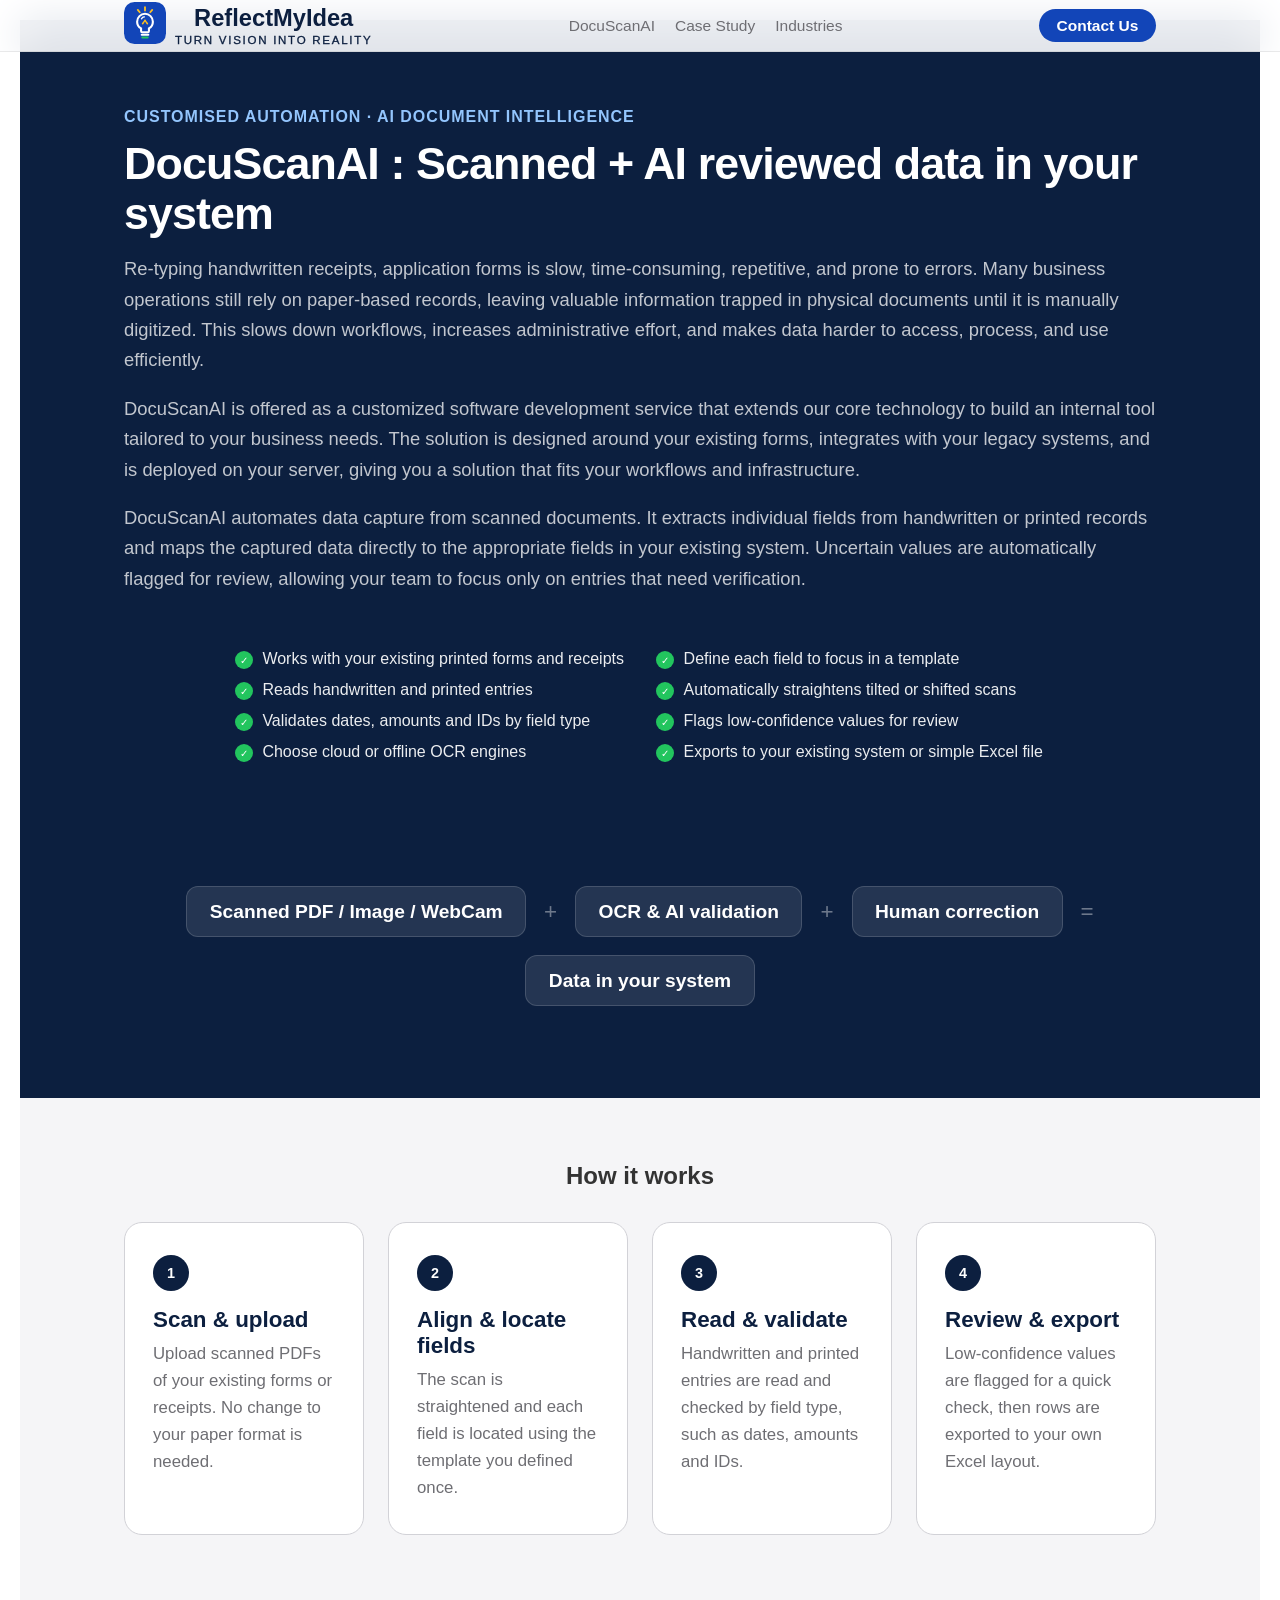
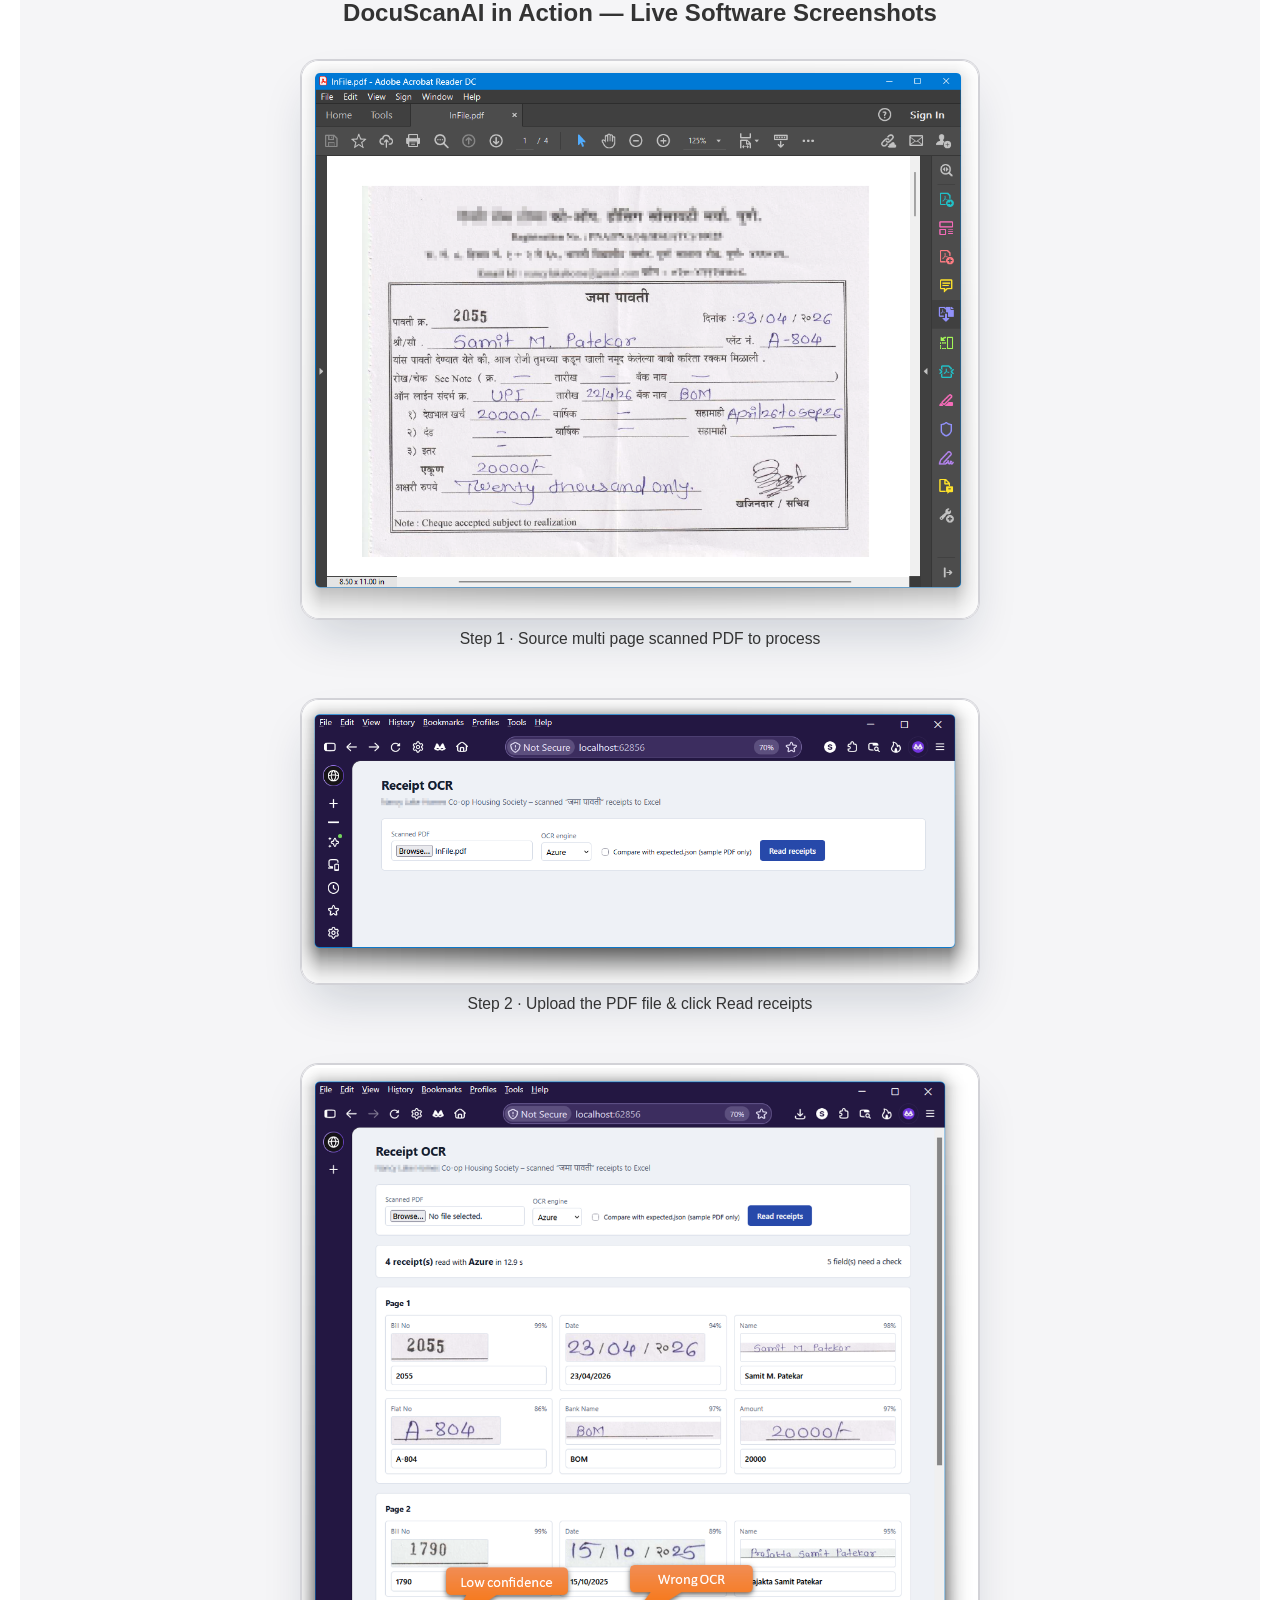
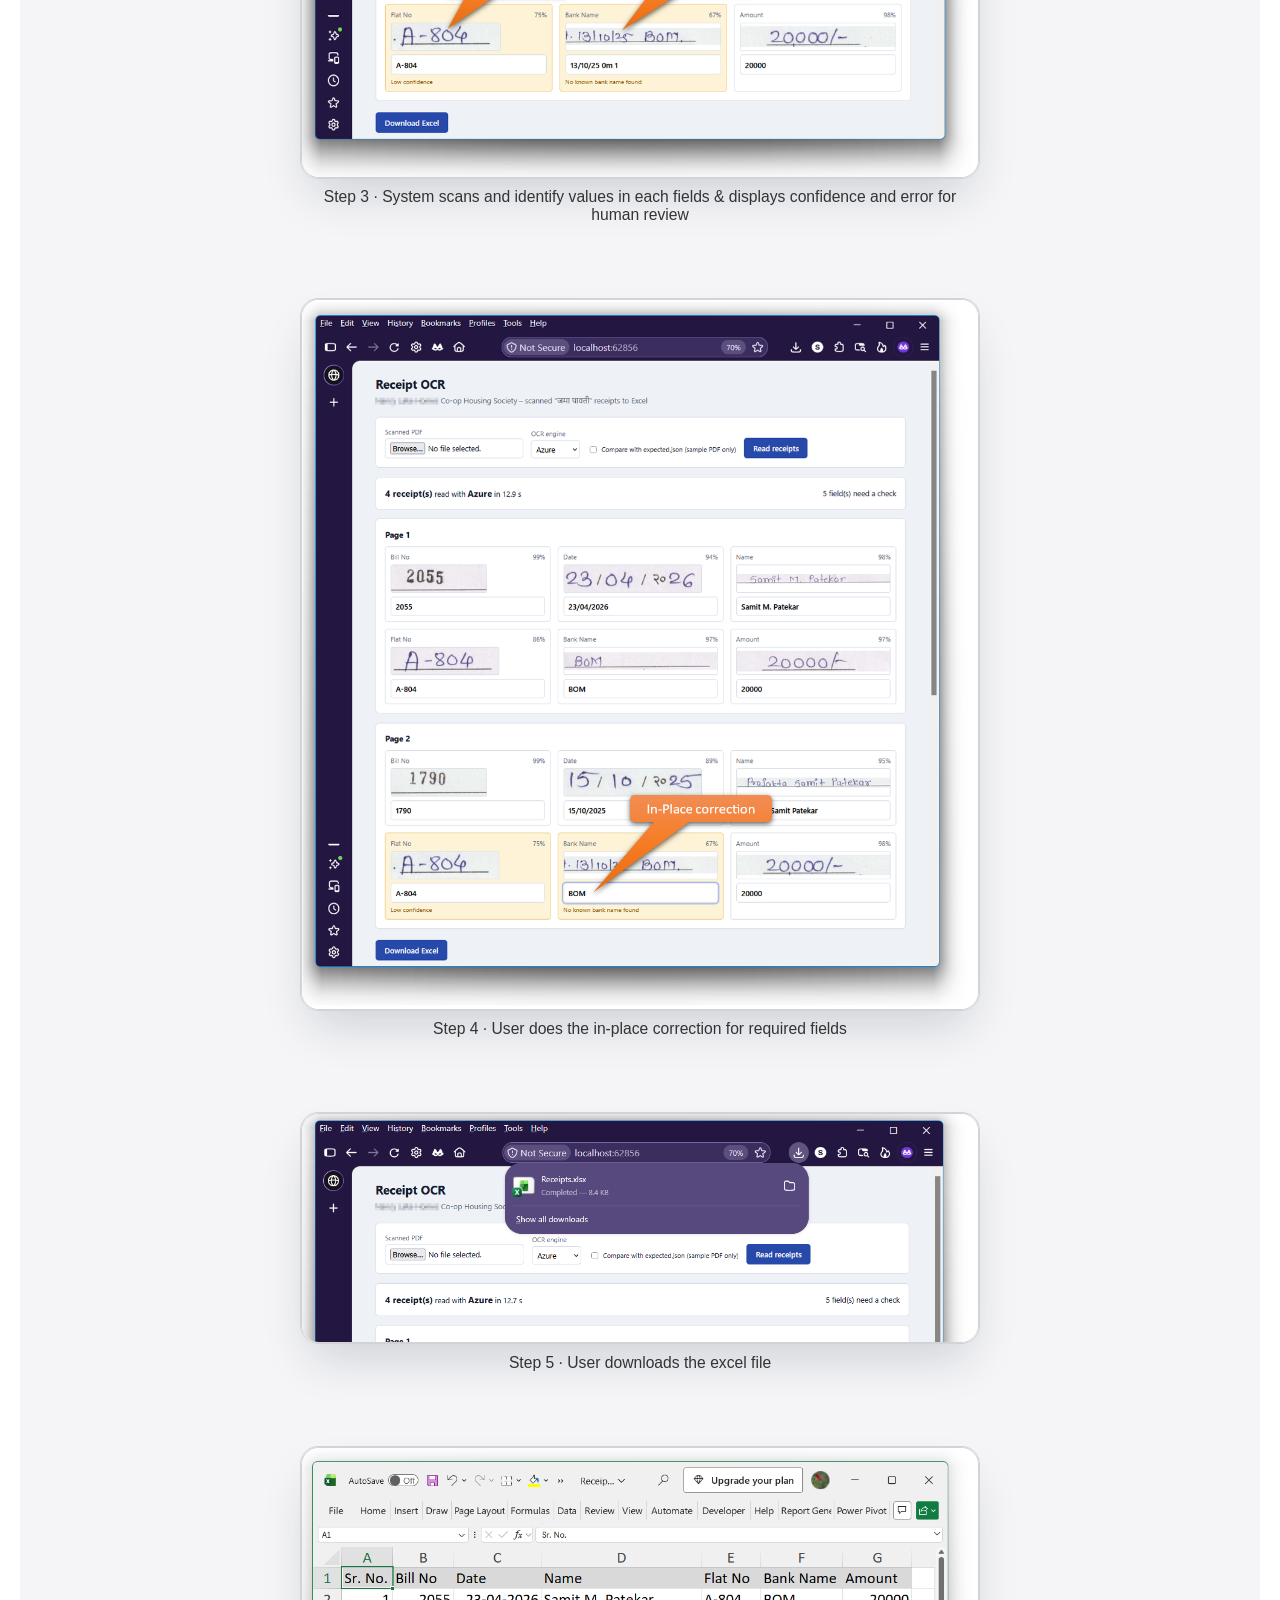
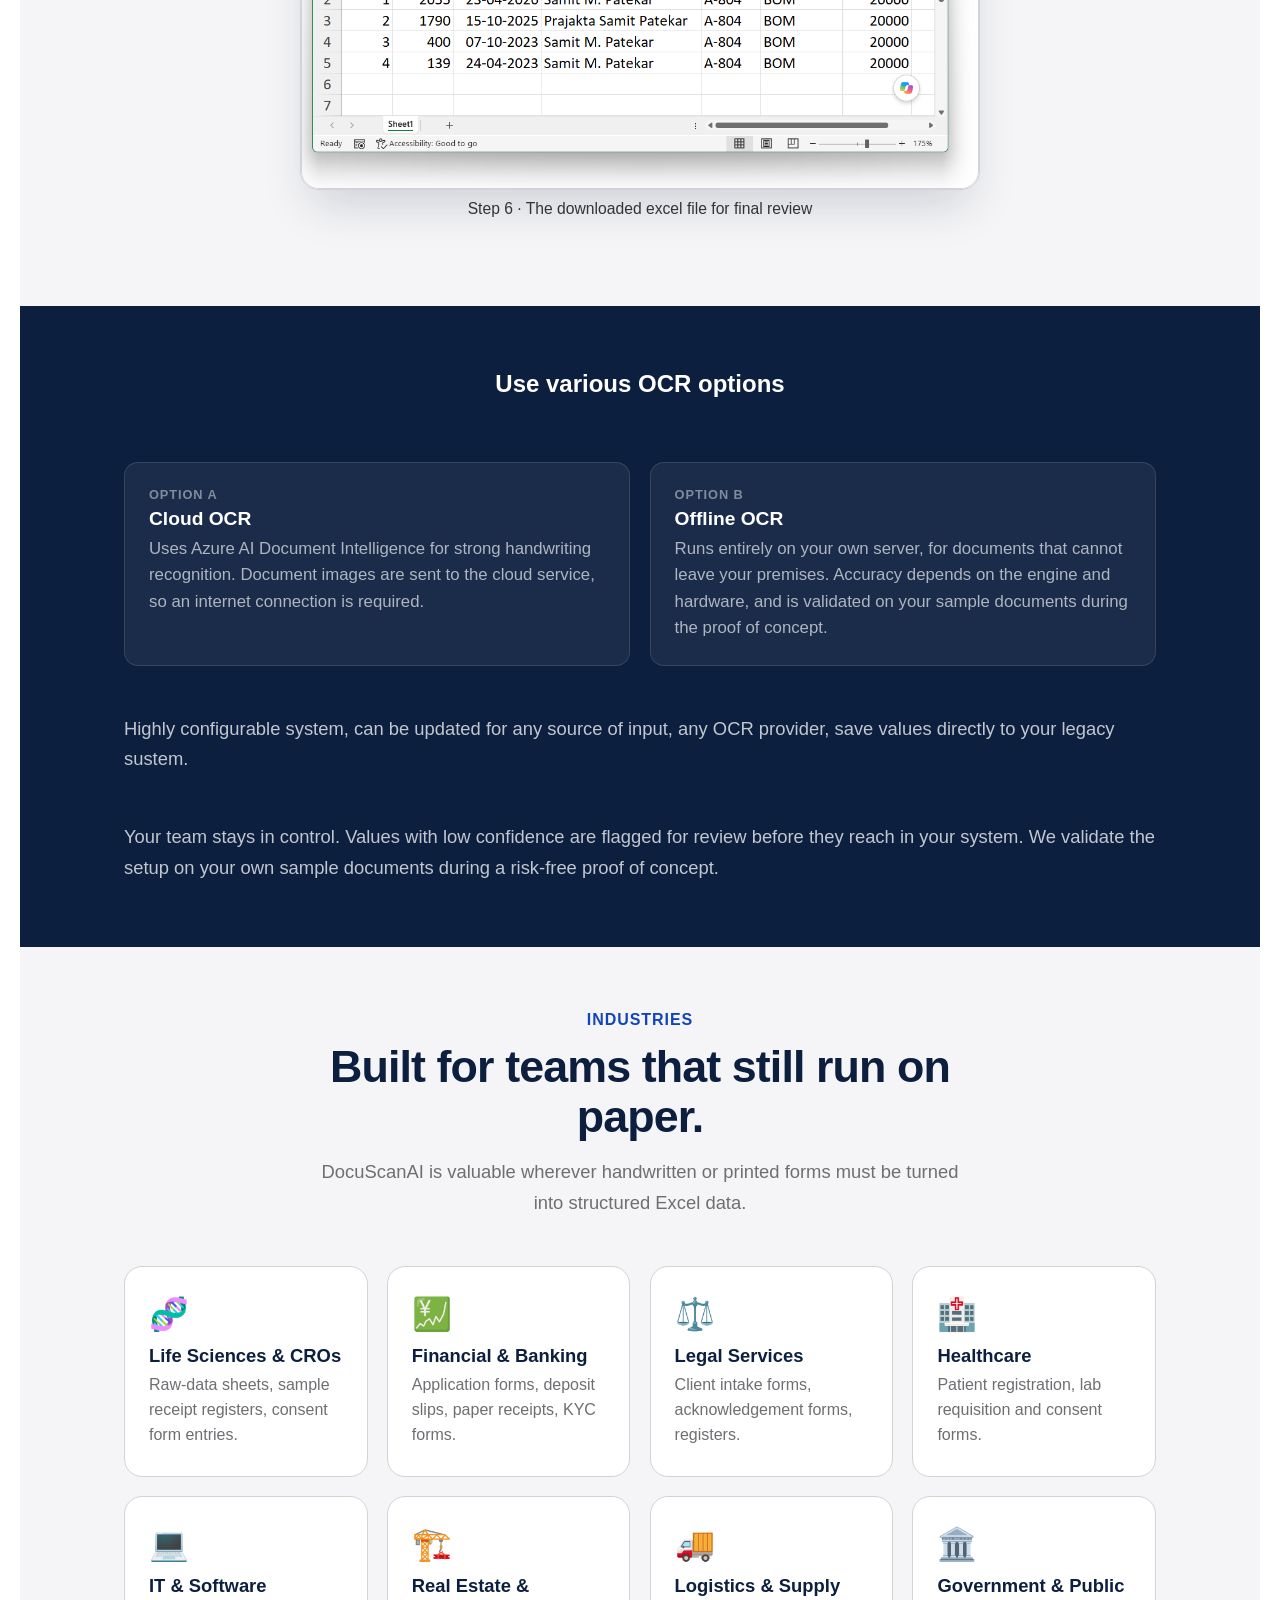
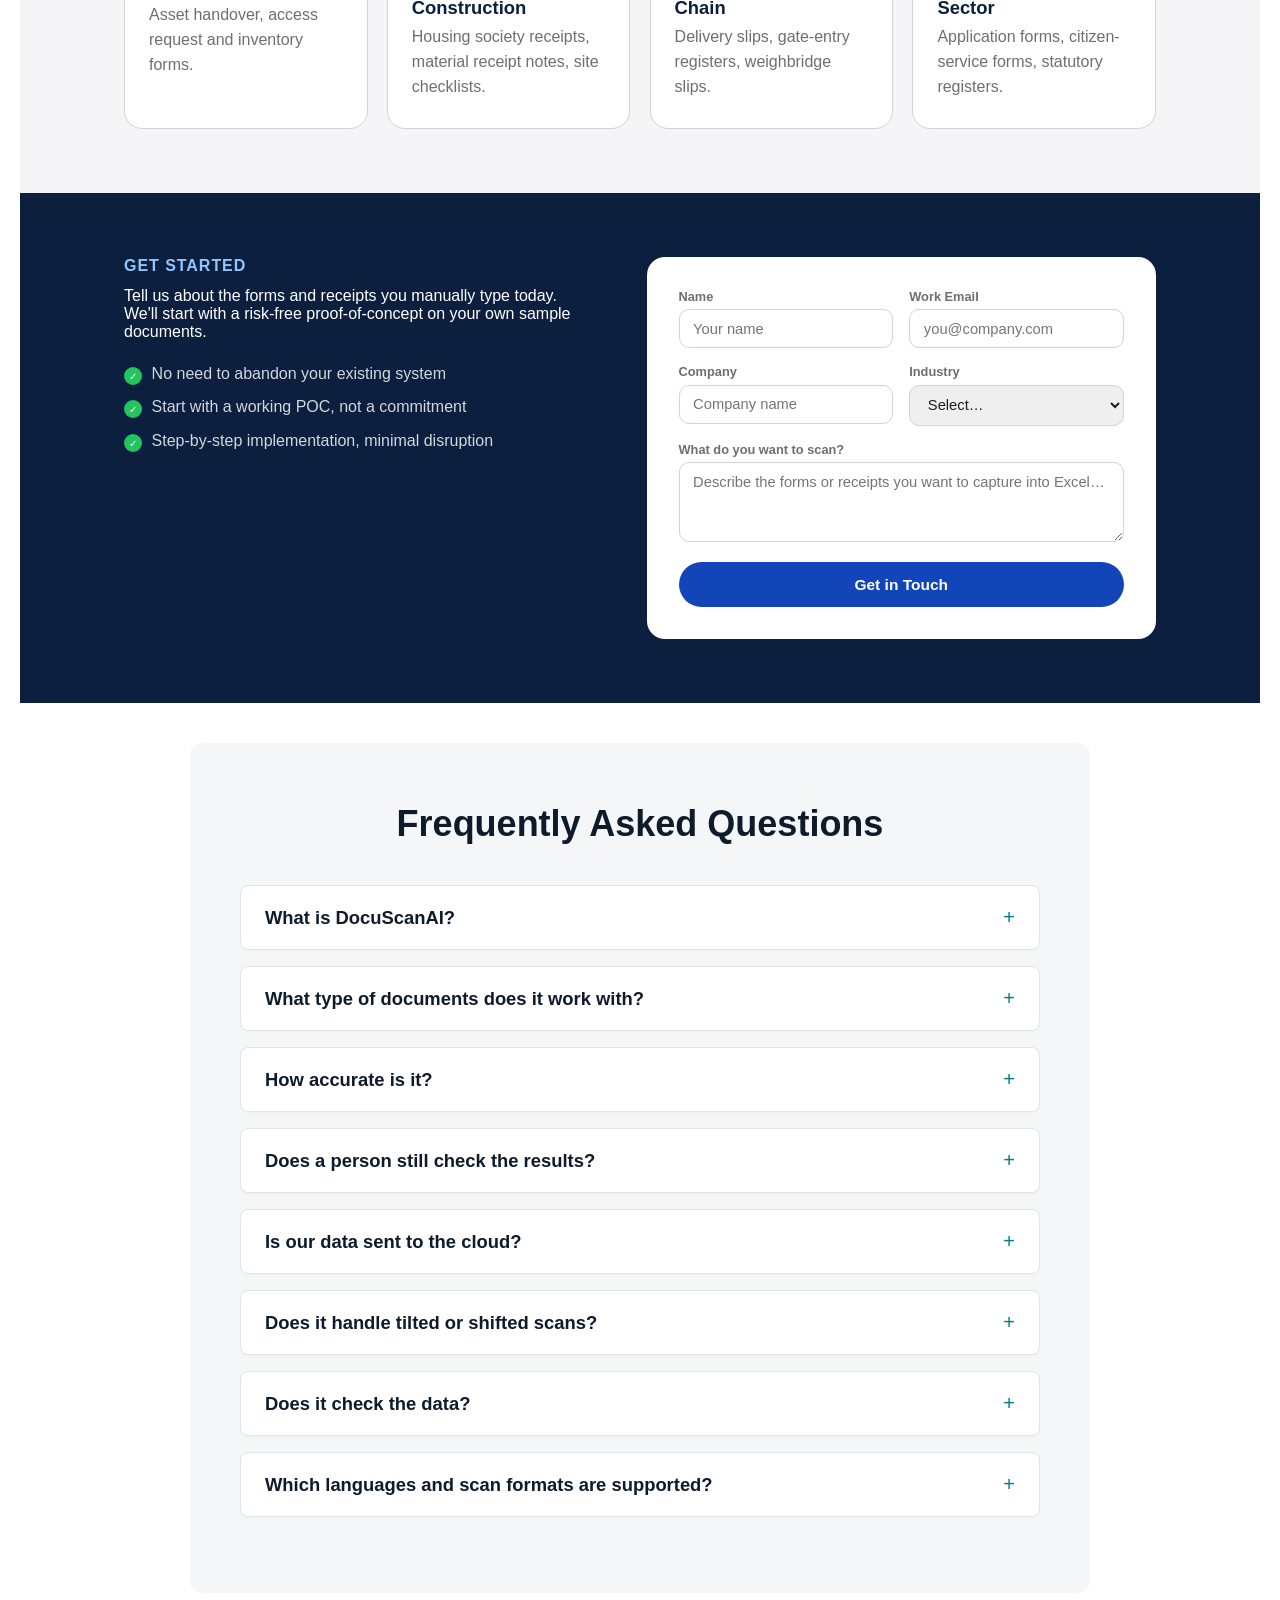
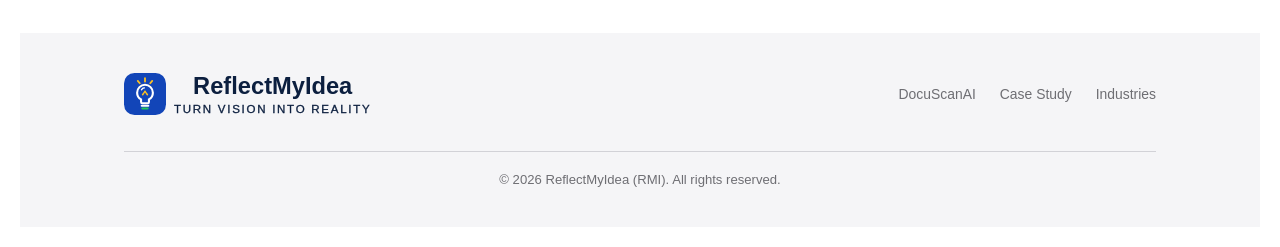
==== commit 4fc4b30a: "FAQ Added FAQ section" ====
--- a/DocuScanAI/index.html
+++ b/DocuScanAI/index.html
@@ -412,6 +412,134 @@
 #lb img{max-width:92vw;max-height:88vh;border-radius:12px;box-shadow:0 24px 60px rgba(0,0,0,.6);object-fit:contain}
 #lb-x{position:fixed;top:18px;right:22px;width:42px;height:42px;border-radius:50%;background:rgba(255,255,255,.18);border:none;color:#fff;font-size:1.4rem;cursor:pointer;display:flex;align-items:center;justify-content:center;z-index:10000}
 #lb-x:hover{background:rgba(255,255,255,.35)}
+
+
+/* DocuGen Brand System Styling */
+        :root {
+            --primary-navy: #0d1b2a;
+            --accent-teal: #008080;
+            --text-dark: #333333;
+            --bg-light-grey: #f4f6f8;
+            --border-color: #e1e4e8;
+            --white: #ffffff;
+        }
+
+        body {
+            font-family: -apple-system, BlinkMacSystemFont, "Segoe UI", Roboto, Helvetica, Arial, sans-serif;
+            color: var(--text-dark);
+            margin: 0;
+            padding: 20px;
+            background-color: var(--white);
+        }
+
+/* FAQ Section Wrapper */
+        .faq-section-wrapper {
+            background-color: var(--bg-light-grey);
+            padding: 60px 20px;
+            border-radius: 12px;
+            max-width: 900px;
+            margin: 40px auto;
+            box-sizing: border-box;
+        }
+
+        .faq-container {
+            max-width: 800px;
+            margin: 0 auto;
+        }
+
+        .faq-header {
+            text-align: center;
+            font-size: 2.25rem;
+            color: var(--primary-navy);
+            margin-bottom: 40px;
+            font-weight: 700;
+        }
+
+        /* Accordion Item */
+        .faq-item {
+            background-color: var(--white);
+            border: 1px solid var(--border-color);
+            border-radius: 8px;
+            margin-bottom: 16px;
+            overflow: hidden;
+            box-shadow: 0 2px 4px rgba(0, 0, 0, 0.02);
+            transition: border-color 0.3s ease;
+        }
+
+        .faq-item:hover {
+            border-color: var(--accent-teal);
+        }
+
+        /* Accordion Trigger Button */
+        .faq-trigger {
+            width: 100%;
+            background: none;
+            border: none;
+            padding: 20px 24px;
+            text-align: left;
+            font-size: 1.15rem;
+            font-weight: 600;
+            color: var(--primary-navy);
+            cursor: pointer;
+            display: flex;
+            justify-content: space-between;
+            align-items: center;
+            gap: 16px;
+            outline: none;
+            transition: color 0.3s ease;
+        }
+
+        .faq-trigger:hover {
+            /* color: var(--accent-teal); */
+			
+        }
+
+        /* Accordion Icon */
+        .faq-icon {
+            font-size: 1.25rem;
+            font-weight: 300;
+            color: var(--accent-teal);
+            transition: transform 0.3s ease;
+            user-select: none;
+        }
+
+        /* Active State Classes */
+        .faq-item.active {
+            border-color: var(--accent-teal);
+        }
+
+        .faq-item.active .faq-trigger {
+		   /* color: var(--accent-teal); */
+        }
+
+        .faq-item.active .faq-icon {
+            transform: rotate(45deg);
+        }
+
+        /* Accordion Content Panel */
+        .faq-panel {
+            max-height: 0;
+            overflow: hidden;
+            transition: max-height 0.3s cubic-bezier(0, 1, 0, 1);
+            background-color: var(--white);
+        }
+
+        .faq-content {
+            padding: 0 24px 24px 24px;
+            line-height: 1.6;
+            color: var(--text-dark);
+            font-size: 1rem;
+        }
+
+        .faq-content ul {
+            margin: 8px 0 0 0;
+            padding-left: 20px;
+        }
+
+        .faq-content li {
+            margin-bottom: 6px;
+        }
+
 </style>
 </head>
 
@@ -421,7 +549,6 @@
   window.dataLayer = window.dataLayer || [];
   function gtag(){dataLayer.push(arguments);}
   gtag('js', new Date());
-
   gtag('config', 'G-PD67NKN7H1');
 </script>
 
@@ -511,8 +638,15 @@
       <div class="flow-pill">Data in your system</div>
     </div>
 
-    <div class="up" style="text-align:center;margin-top:4rem;margin-bottom:2rem">
-      <h3 style="color:#fff;font-size:1.5rem;font-weight:700">How it works</h3>
+	
+  </div>
+</section>
+
+<section class="ind" id="industries">
+  <div class="w">
+
+    <div class="up" style="text-align:center;margin-bottom:2rem">
+      <h3 style="font-size:1.5rem;font-weight:700">How it works</h3>
     </div>
     <div class="steps">
       <div class="step-card up d1"><div class="step-n">1</div><h3>Scan &amp; upload</h3><p>Upload scanned PDFs of your existing forms or receipts. No change to your paper format is needed.</p></div>
@@ -522,7 +656,7 @@
     </div>
 	
 	<div class="up" style="text-align:center;margin-top:4rem;margin-bottom:2rem" id="casestudy">
-		<h3 style="color:#fff;font-size:1.5rem;font-weight:700">DocuScanAI in Action — Live Software Screenshots</h3>
+		<h3 style="font-size:1.5rem;font-weight:700">DocuScanAI in Action — Live Software Screenshots</h3>
 	</div>
 	
 	<div class="shots-vertical-container">
@@ -531,48 +665,55 @@
           <div style="border-radius:18px;overflow:hidden;border:1px solid var(--border);box-shadow:0 24px 48px -12px rgba(12,31,63,.18)" onclick="openLB(this.querySelector('img'))">
             <img src="img01.png" alt="Source scanned data" style="width:100%;display:block">
           </div>
-          <p style="text-align:center;font-size:.98rem;color:white;margin-top:.6rem">Step 1 · Source multi page scanned PDF to process</p>
+          <p style="text-align:center;font-size:.98rem;margin-top:.6rem">Step 1 · Source multi page scanned PDF to process</p>
         </div>
 		
 		<div class="shot-display-card">
           <div style="border-radius:18px;overflow:hidden;border:1px solid var(--border);box-shadow:0 24px 48px -12px rgba(12,31,63,.18)" onclick="openLB(this.querySelector('img'))">
             <img src="img02.png" alt="Upload the file to server" style="width:100%;display:block">
           </div>
-          <p style="text-align:center;font-size:.98rem;color:white;margin-top:.6rem">Step 2 · Upload the PDF file &amp; click Read receipts</p>
+          <p style="text-align:center;font-size:.98rem;margin-top:.6rem">Step 2 · Upload the PDF file &amp; click Read receipts</p>
         </div>
 		
         <div class="shot-display-card">
           <div style="border-radius:18px;overflow:hidden;border:1px solid var(--border);box-shadow:0 24px 48px -12px rgba(12,31,63,.18)" onclick="openLB(this.querySelector('img'))">
             <img src="img03.png" alt="Input file scanned and converted" style="width:100%;display:block">
           </div>
-          <p style="text-align:center;font-size:.98rem;color:white;margin-top:.6rem;margin-bottom:1.5rem">Step 3 · System scans and identify values in each fields &amp; displays confidence and error for human review</p>
+          <p style="text-align:center;font-size:.98rem;margin-top:.6rem;margin-bottom:1.5rem">Step 3 · System scans and identify values in each fields &amp; displays confidence and error for human review</p>
         </div>
 		
 		<div class="shot-display-card">
           <div style="border-radius:18px;overflow:hidden;border:1px solid var(--border);box-shadow:0 24px 48px -12px rgba(12,31,63,.18)" onclick="openLB(this.querySelector('img'))">
             <img src="img04.png" alt="Inplace corrections" style="width:100%;display:block">
           </div>
-          <p style="text-align:center;font-size:.98rem;color:white;margin-top:.6rem;margin-bottom:1.5rem">Step 4 · User does the in-place correction for required fields</p>
+          <p style="text-align:center;font-size:.98rem;margin-top:.6rem;margin-bottom:1.5rem">Step 4 · User does the in-place correction for required fields</p>
         </div>
 		
 		<div class="shot-display-card">
           <div style="border-radius:18px;overflow:hidden;border:1px solid var(--border);box-shadow:0 24px 48px -12px rgba(12,31,63,.18)" onclick="openLB(this.querySelector('img'))">
             <img src="img05.png" alt="User download scanned data" style="width:100%;display:block">
           </div>
-          <p style="text-align:center;font-size:.98rem;color:white;margin-top:.6rem;margin-bottom:1.5rem">Step 5 · User downloads the excel file</p>
+          <p style="text-align:center;font-size:.98rem;margin-top:.6rem;margin-bottom:1.5rem">Step 5 · User downloads the excel file</p>
         </div>
 
 		<div class="shot-display-card">
           <div style="border-radius:18px;overflow:hidden;border:1px solid var(--border);box-shadow:0 24px 48px -12px rgba(12,31,63,.18)" onclick="openLB(this.querySelector('img'))">
             <img src="img06.png" alt="Final excel file for review" style="width:100%;display:block">
           </div>
-          <p style="text-align:center;font-size:.98rem;color:white;margin-top:.6rem;margin-bottom:1.5rem">Step 6 · The downloaded excel file for final review</p>
+          <p style="text-align:center;font-size:.98rem;margin-top:.6rem;margin-bottom:1.5rem">Step 6 · The downloaded excel file for final review</p>
         </div>
 
-		
-    </div>
-	  
-	<div class="up" style="text-align:center;margin-top:4rem;margin-bottom:2rem">
+    </div>	
+  </div>
+</section>	
+	
+	
+	
+	
+<section class="docugen" id="docuscanai">
+  <div class="w">	
+		  
+	<div class="up" style="text-align:center;margin-bottom:2rem">
 		<h3 style="color:#fff;font-size:1.5rem;font-weight:700">Use various OCR options</h3>
 	</div>
 	
@@ -662,7 +803,7 @@
     </div>
   </div>
   <div class="frow">
-    <label class="fl">What do you want to digitise?</label>
+    <label class="fl">What do you want to scan?</label>
     <textarea class="ft" id="ins-workflow" placeholder="Describe the forms or receipts you want to capture into Excel…" required></textarea>
   </div>
   <button type="submit" class="fsub">Get in Touch</button>
@@ -670,6 +811,153 @@
 </form>
   </div>
 </section>
+
+
+<!-- Target FAQ Accordion Component -->
+<section class="faq-section-wrapper">
+	<div class="faq-container">
+		<h2 class="faq-header">Frequently Asked Questions</h2>
+
+		<!-- Item 1: What -->
+		<div class="faq-item">
+			<button class="faq-trigger" aria-expanded="false">
+				<span>What is DocuScanAI?</span>
+				<span class="faq-icon" aria-hidden="true">+</span>
+			</button>
+			<div class="faq-panel">
+				<div class="faq-content">
+					Reads handwritten and printed entries from scanned documents and use AI to improve accuracy before recording them in your system.
+				</div>
+			</div>
+		</div>
+
+		<div class="faq-item">
+			<button class="faq-trigger" aria-expanded="false">
+				<span>What type of documents does it work with?</span>
+				<span class="faq-icon" aria-hidden="true">+</span>
+			</button>
+			<div class="faq-panel">
+				<div class="faq-content">
+					Any structured form or receipt with fixed fields, once each field is defined on a template along with its type. It is used to improve the accuracy. 
+				</div>
+			</div>
+		</div>
+		
+		<div class="faq-item">
+			<button class="faq-trigger" aria-expanded="false">
+				<span>How accurate is it?</span>
+				<span class="faq-icon" aria-hidden="true">+</span>
+			</button>
+			<div class="faq-panel">
+				<div class="faq-content">
+					Its highly accurate, however it depends on handwriting quality and the OCR engine. Uncertain values are automatically flagged for review and in-place correction. We measure accuracy on your own samples during the POC and connect to suitable OCR engine to improve accuracy.
+				</div>
+			</div>
+		</div>
+		
+		<div class="faq-item">
+			<button class="faq-trigger" aria-expanded="false">
+				<span>Does a person still check the results?</span>
+				<span class="faq-icon" aria-hidden="true">+</span>
+			</button>
+			<div class="faq-panel">
+				<div class="faq-content">
+					Yes. Low-confidence fields are highlighted and values can be corrected before export. 
+				</div>
+			</div>
+		</div>
+
+		<div class="faq-item">
+			<button class="faq-trigger" aria-expanded="false">
+				<span>Is our data sent to the cloud?</span>
+				<span class="faq-icon" aria-hidden="true">+</span>
+			</button>
+			<div class="faq-panel">
+				<div class="faq-content">
+					An offline mode keeps documents on your premises. Azure AI Document Intelligence use cloud. DocuScanAI can use both.
+				</div>
+			</div>
+		</div>
+
+		<div class="faq-item">
+			<button class="faq-trigger" aria-expanded="false">
+				<span>Does it handle tilted or shifted scans?</span>
+				<span class="faq-icon" aria-hidden="true">+</span>
+			</button>
+			<div class="faq-panel">
+				<div class="faq-content">
+					Yes, it automatically aligns the scans before processing.
+					</ul>
+				</div>
+			</div>
+		</div>
+
+		<div class="faq-item">
+			<button class="faq-trigger" aria-expanded="false">
+				<span>Does it check the data?</span>
+				<span class="faq-icon" aria-hidden="true">+</span>
+			</button>
+			<div class="faq-panel">
+				<div class="faq-content">
+					Yes, dates, amounts and IDs are validated by field type.
+				</div>
+			</div>
+		</div>
+
+		<!-- Item 8: Processing Automation -->
+		<div class="faq-item">
+			<button class="faq-trigger" aria-expanded="false">
+				<span>Which languages and scan formats are supported?</span>
+				<span class="faq-icon" aria-hidden="true">+</span>
+			</button>
+			<div class="faq-panel">
+				<div class="faq-content">
+					Any language supported by OCR engine. We can also connect to OCR engine tuned for your language.  
+				</div>
+			</div>
+		</div>
+
+	</div>
+</section>
+
+    <!-- Smooth Vanilla JavaScript Logic -->
+    <script>
+        document.addEventListener('DOMContentLoaded', () => {
+            const faqItems = document.querySelectorAll('.faq-item');
+
+            faqItems.forEach(item => {
+                const trigger = item.querySelector('.faq-trigger');
+                const panel = item.querySelector('.faq-panel');
+
+                trigger.addEventListener('click', () => {
+                    const isOpen = item.classList.contains('active');
+
+                    // Close any other open panels for a clean single-accordion feel
+                    faqItems.forEach(otherItem => {
+                        if (otherItem !== item && otherItem.classList.contains('active')) {
+                            otherItem.classList.remove('active');
+                            otherItem.querySelector('.faq-trigger').setAttribute('aria-expanded', 'false');
+                            otherItem.querySelector('.faq-panel').style.maxHeight = null;
+                        }
+                    });
+
+                    // Toggle current item
+                    if (isOpen) {
+                        item.classList.remove('active');
+                        trigger.setAttribute('aria-expanded', 'false');
+                        panel.style.maxHeight = null;
+                    } else {
+                        item.classList.add('active');
+                        trigger.setAttribute('aria-expanded', 'true');
+                        // Calculate scrollHeight dynamically for optimal CSS animations
+                        panel.style.maxHeight = panel.scrollHeight + "px";
+                    }
+                });
+            });
+        });
+    </script>
+	
+
 
 <!-- FOOTER -->
 <footer>
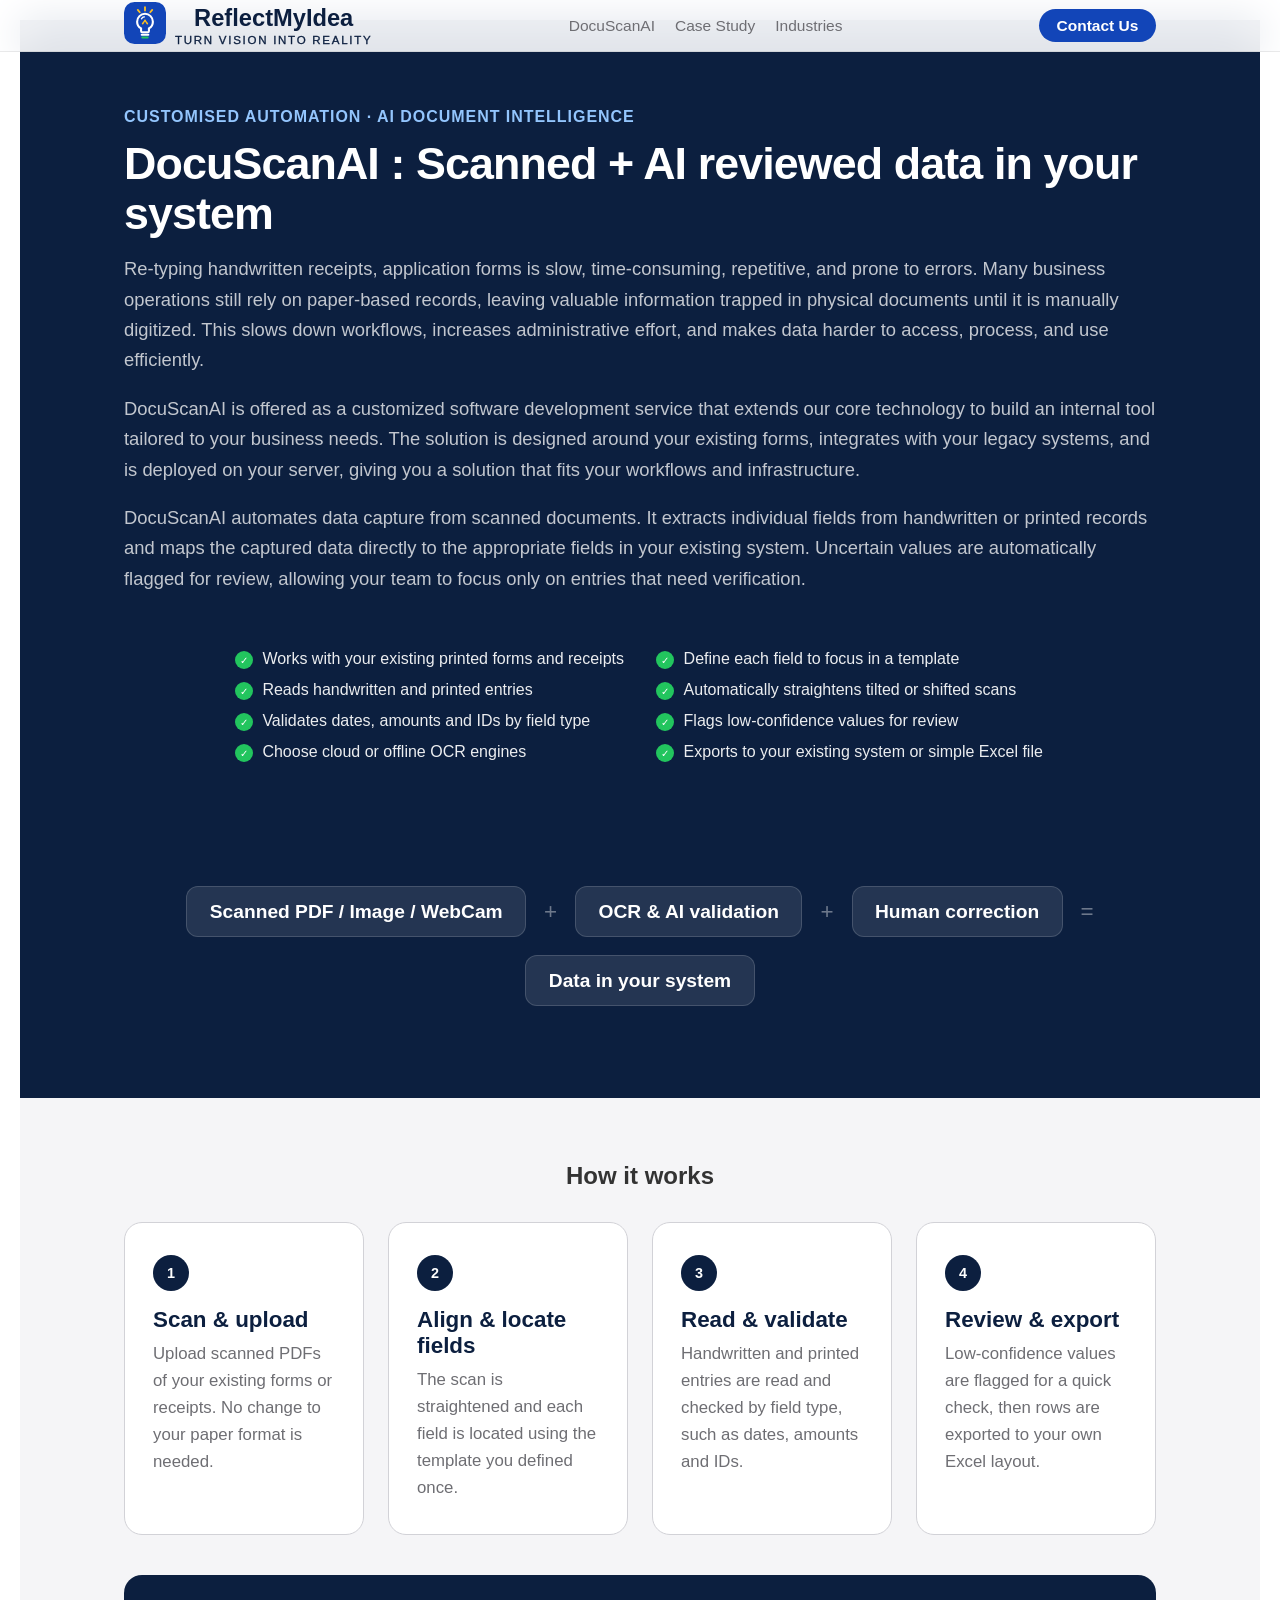
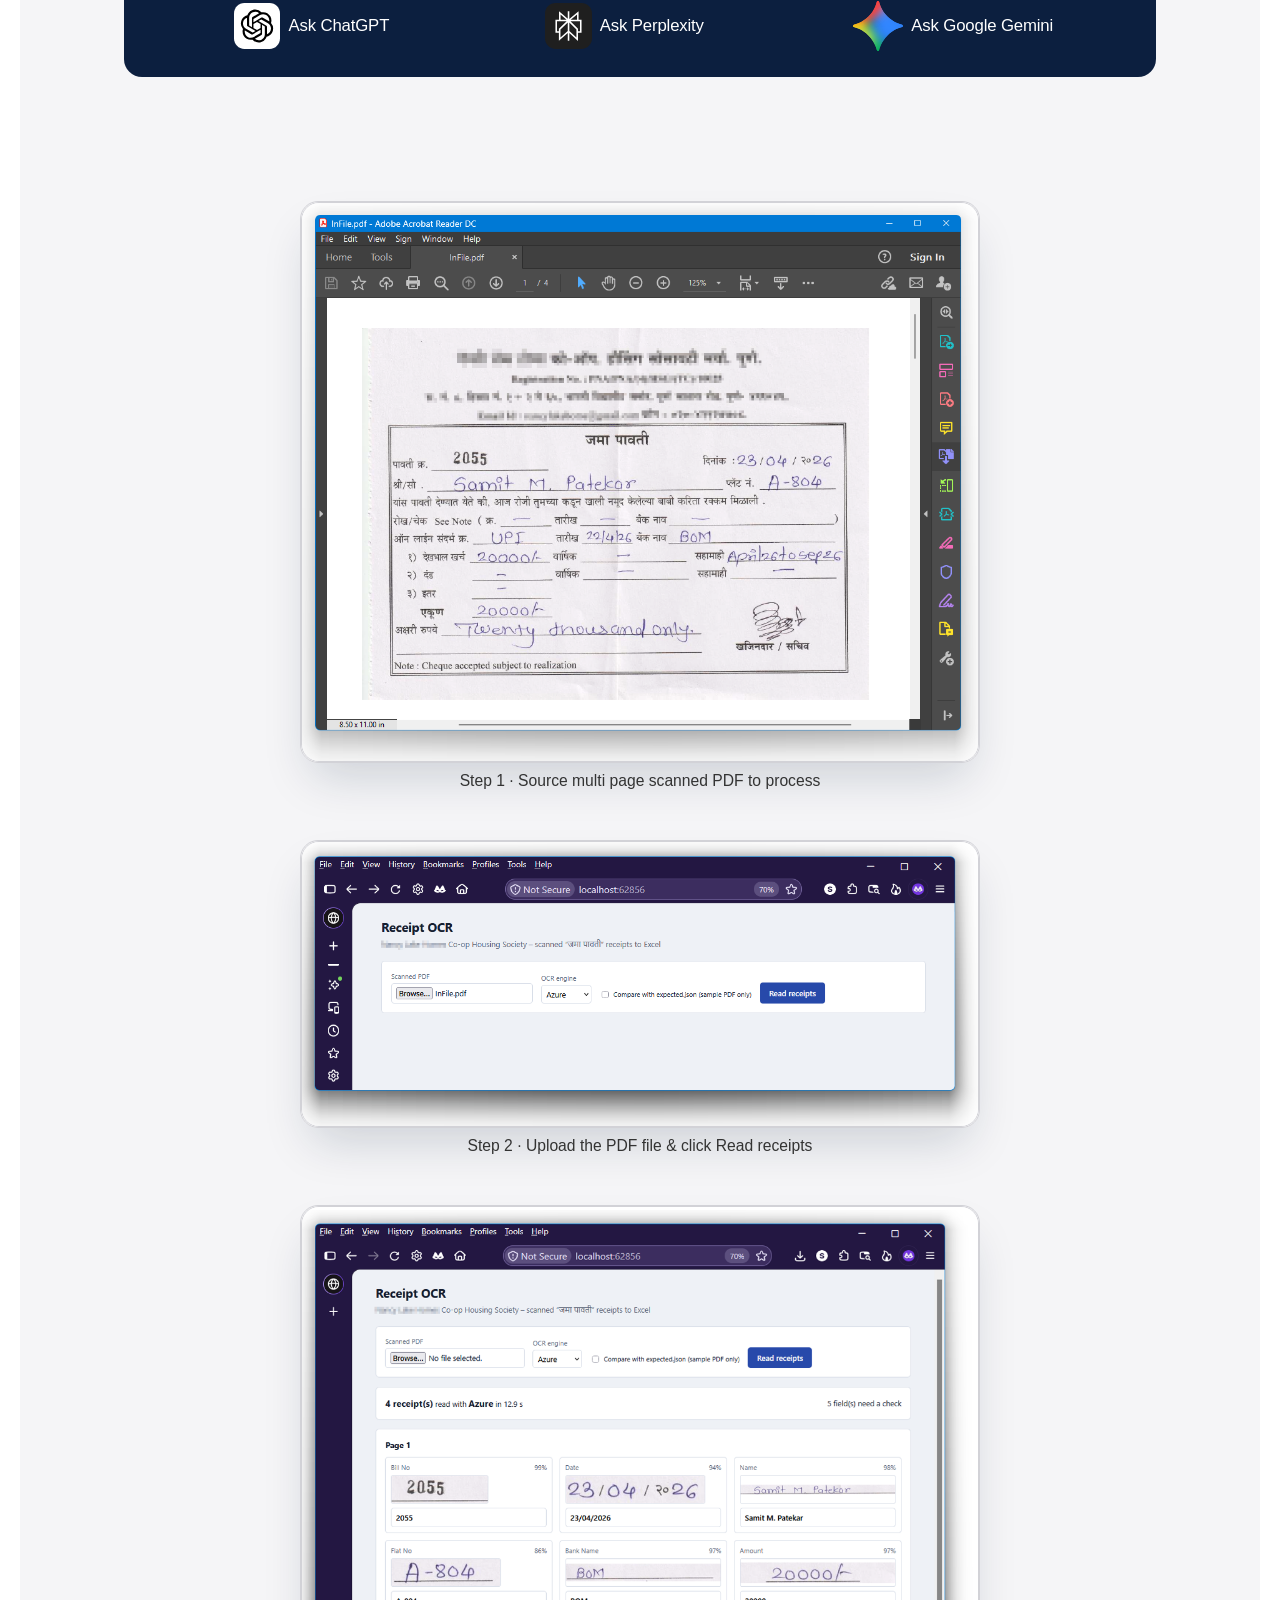
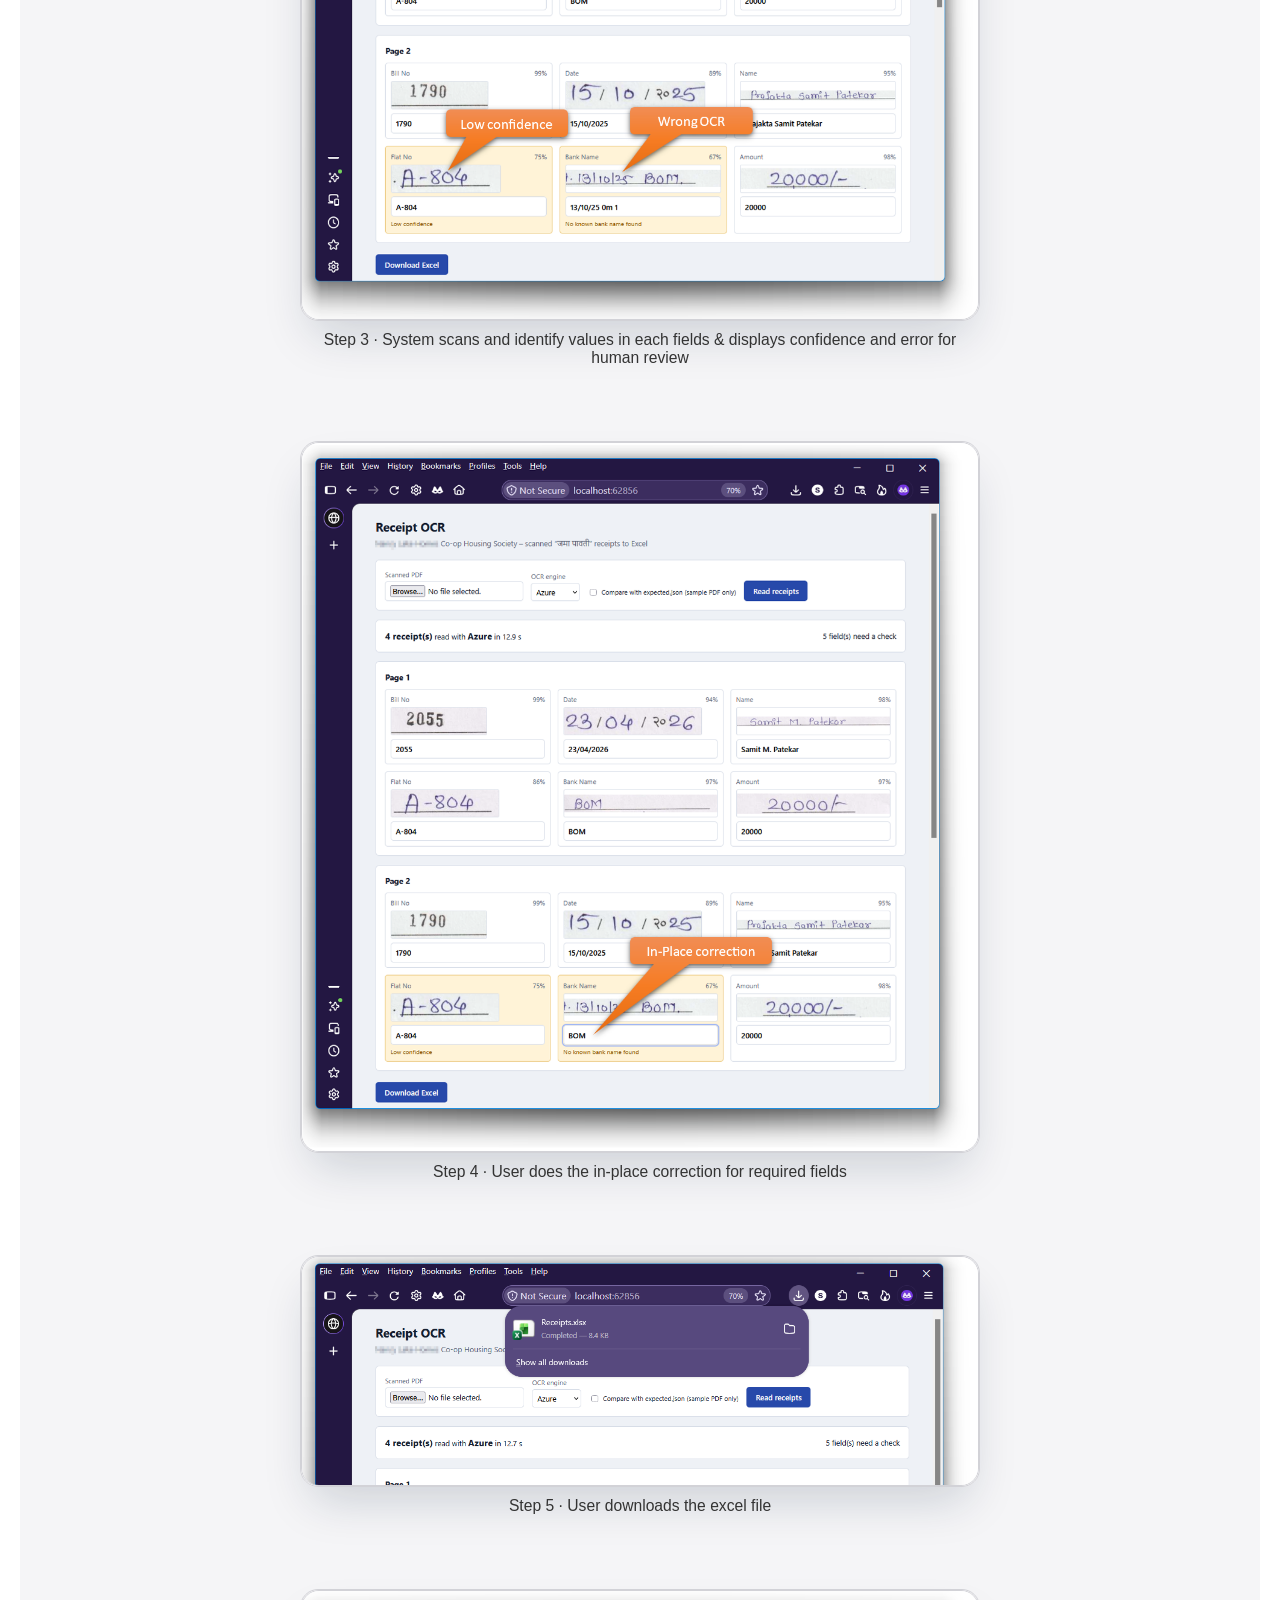
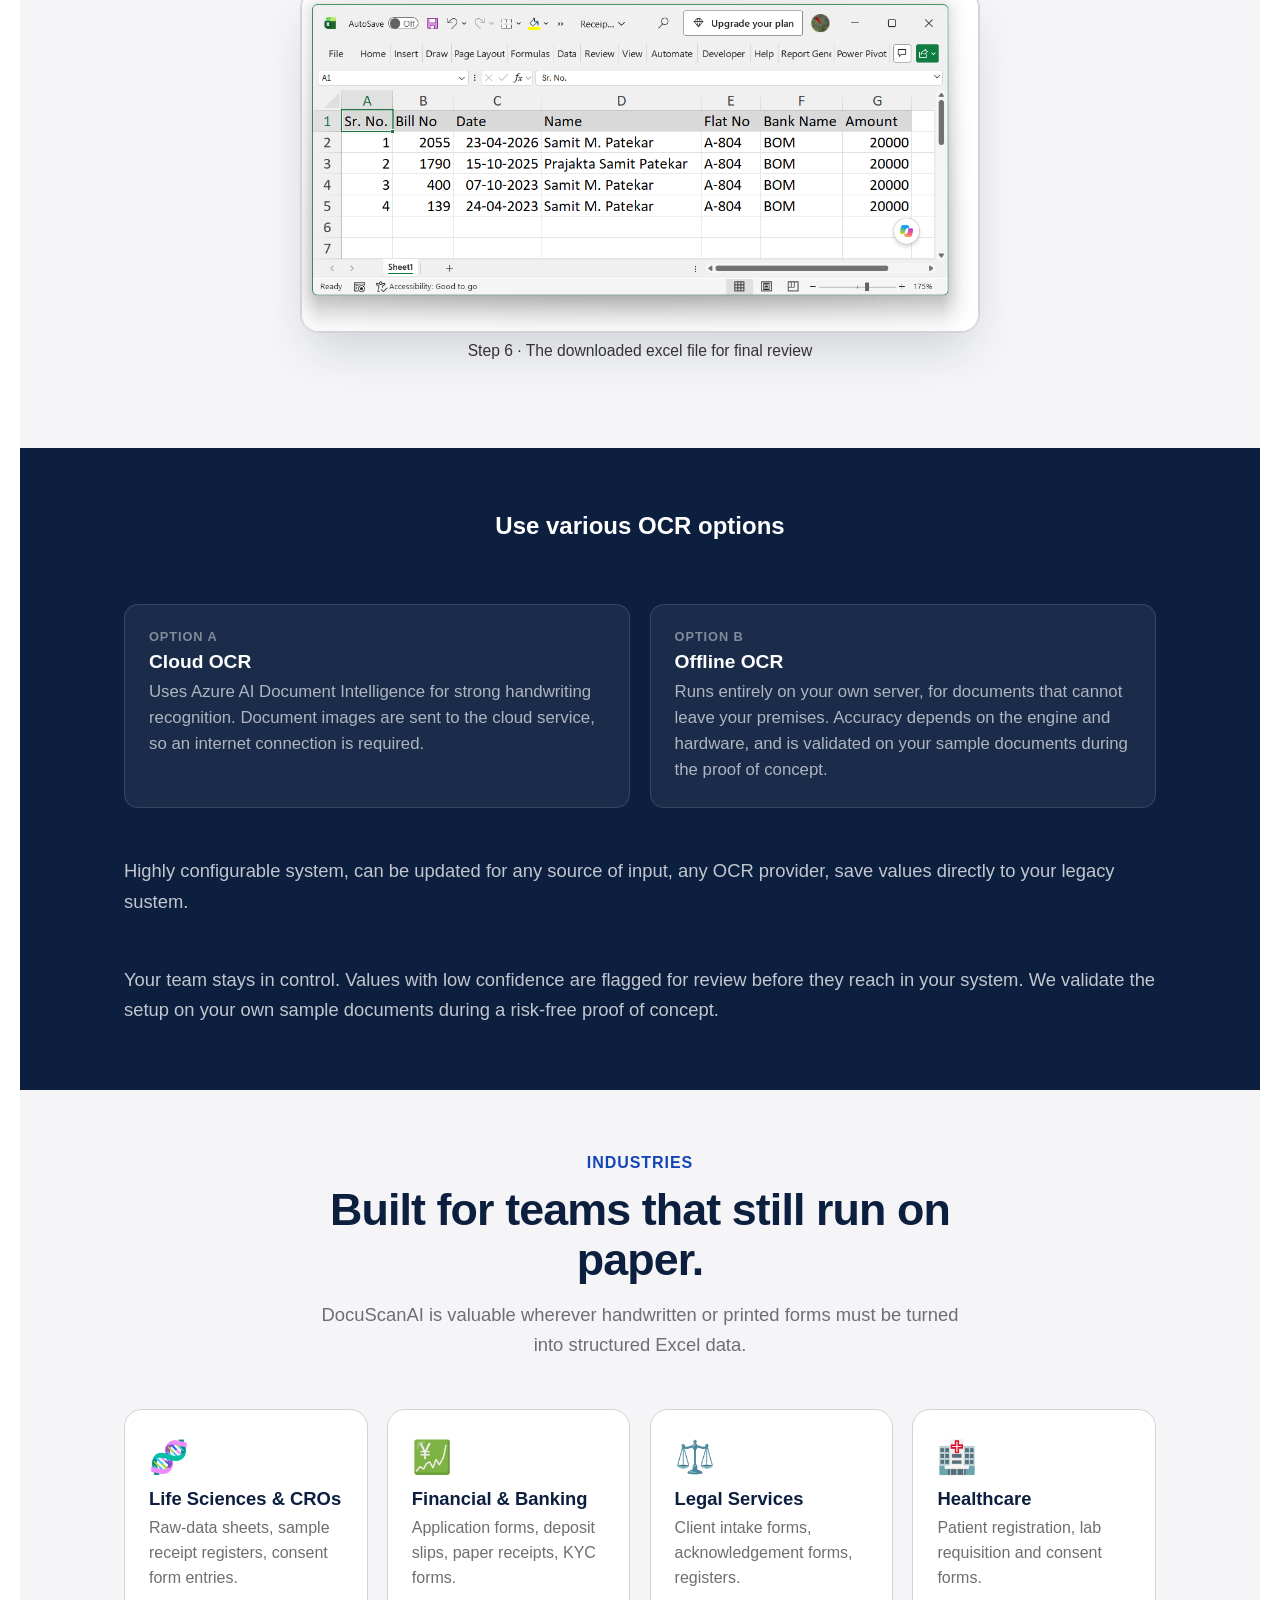
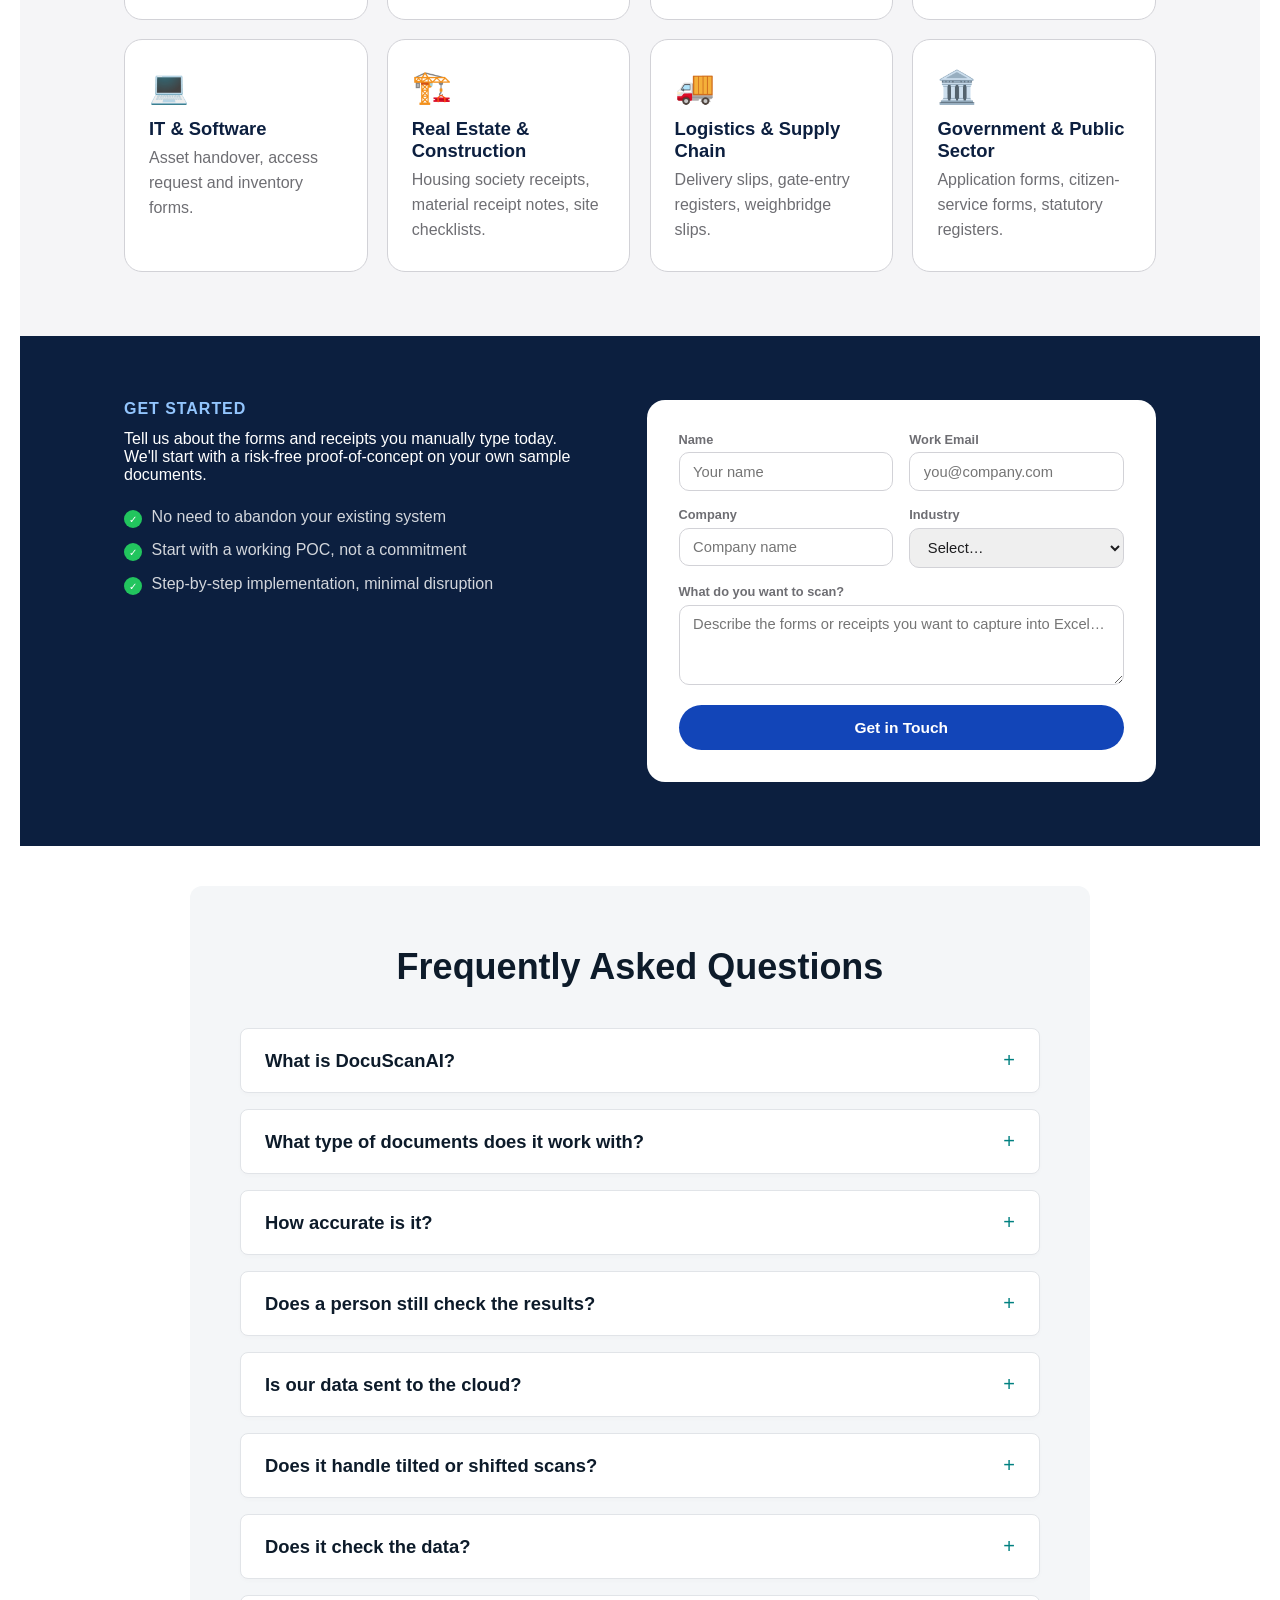
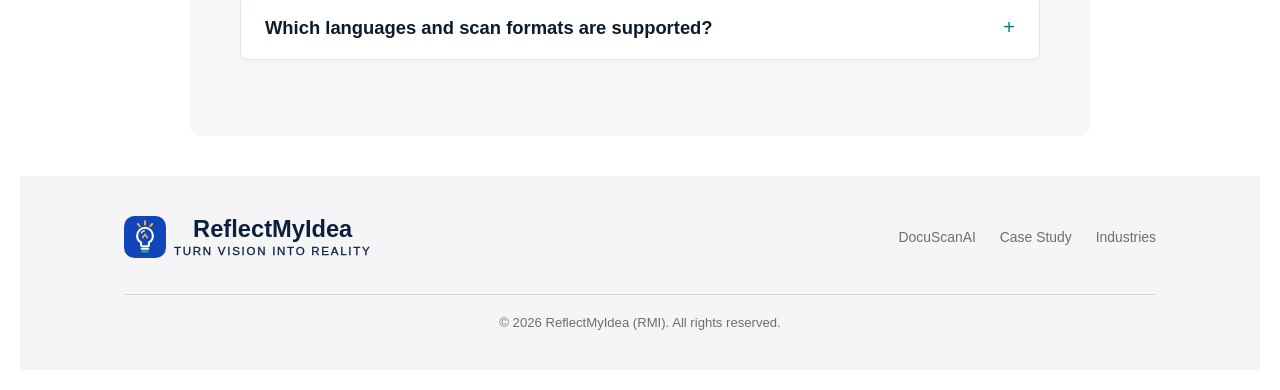
==== commit e4f0bf6c: "Added Ask AI Added Ask AI" ====
--- a/DocuScanAI/index.html
+++ b/DocuScanAI/index.html
@@ -255,6 +255,10 @@
 .step-card p{font-size:1.05rem;color:var(--ink2);line-height:1.6}
 .result-strip{margin-top:2.5rem;background:var(--navy);color:#fff;border-radius:var(--r);padding:1.5rem 2rem;text-align:center;font-size:1.05rem;font-weight:500;letter-spacing:-.01em}
 
+/* Ask AI */
+.ai-hover-box {display: flex; justify-content: center; align-items: center; border: 2px solid transparent; border-radius: 12px; transition: border-color 0.3s ease;}
+.ai-hover-box:hover {border-color: gray;}
+
 /* DOCUGEN — dark */
 .docugen{background:var(--navy);color:#fff}
 .docugen .sec-label{color:#93c5fd}
@@ -638,11 +642,11 @@
       <div class="flow-pill">Data in your system</div>
     </div>
 
-	
   </div>
 </section>
 
-<section class="ind" id="industries">
+
+<section class="ind" id="how">
   <div class="w">
 
     <div class="up" style="text-align:center;margin-bottom:2rem">
@@ -655,6 +659,27 @@
       <div class="step-card up d3"><div class="step-n">4</div><h3>Review &amp; export</h3><p>Low-confidence values are flagged for a quick check, then rows are exported to your own Excel layout.</p></div>
     </div>
 	
+		
+	<!-- Ask AI -->
+	<div class="result-strip up" style="">
+		<div class="" style="display: flex; align-items: center;">
+			<a class="ai-hover-box" href="https://chatgpt.com/?q=Read%20https%3A%2F%2Fwww.reflectmyidea.com%2FDocuScanAI%2Findex.html.%20Tell%20me%20about%20this%20in%20a%20short%20paragraph%2C%20and%20give%20top%205%20important%20features%20in%20a%20bullet%20points." target="_blank" rel="noopener noreferrer" style="display: flex; align-items: center; gap: 8px; text-decoration: none; color: inherit;">
+			  <img src="../chatgpt-icon.svg" alt="ChatGPT" style="width:15%"></img>
+			  <span>Ask ChatGPT</span>
+			</a>
+
+			<a class="ai-hover-box" href="https://www.perplexity.ai/?q=Read%20https%3A%2F%2Fwww.reflectmyidea.com%2FDocuScanAI%2Findex.html.%20Tell%20me%20about%20this%20in%20a%20short%20paragraph%2C%20and%20give%20top%205%20important%20features%20in%20a%20bullet%20points." target="_blank" rel="noopener noreferrer" style="display: flex; align-items: center; gap: 8px; text-decoration: none; color: inherit;">
+			  <img src="../perplexity-ai-icon.svg" alt="ChatGPT" style="width:15%"></img>
+			  <span>Ask Perplexity</span>
+			</a>
+			
+			<a class="ai-hover-box" href="https://www.google.com/search?udm=50&source=https%3A%2F%2Fwww.reflectmyidea.com%2FDocuScanAI%2Findex.html&q=Read%20https%3A%2F%2Fwww.reflectmyidea.com%2FDocuScanAI%2Findex.html.%20Tell%20me%20about%20this%20in%20a%20short%20paragraph%2C%20and%20give%20top%205%20important%20features%20in%20a%20bullet%20points." target="_blank" rel="noopener noreferrer" style="display: flex; align-items: center; gap: 8px; text-decoration: none; color: inherit;">
+			  <img src="../google-gemini-icon.svg" alt="ChatGPT" style="width:15%"></img>
+			  <span>Ask Google Gemini</span>
+			</a>			
+		</div>
+	</div>	
+		
 	<div class="up" style="text-align:center;margin-top:4rem;margin-bottom:2rem" id="casestudy">
 		<h3 style="font-size:1.5rem;font-weight:700">DocuScanAI in Action — Live Software Screenshots</h3>
 	</div>
@@ -706,10 +731,7 @@
     </div>	
   </div>
 </section>	
-	
-	
-	
-	
+
 <section class="docugen" id="docuscanai">
   <div class="w">	
 		  
@@ -736,7 +758,6 @@
 	
   </div>
 </section>
-
 
 <!-- INDUSTRIES -->
 <section class="ind" id="industries">
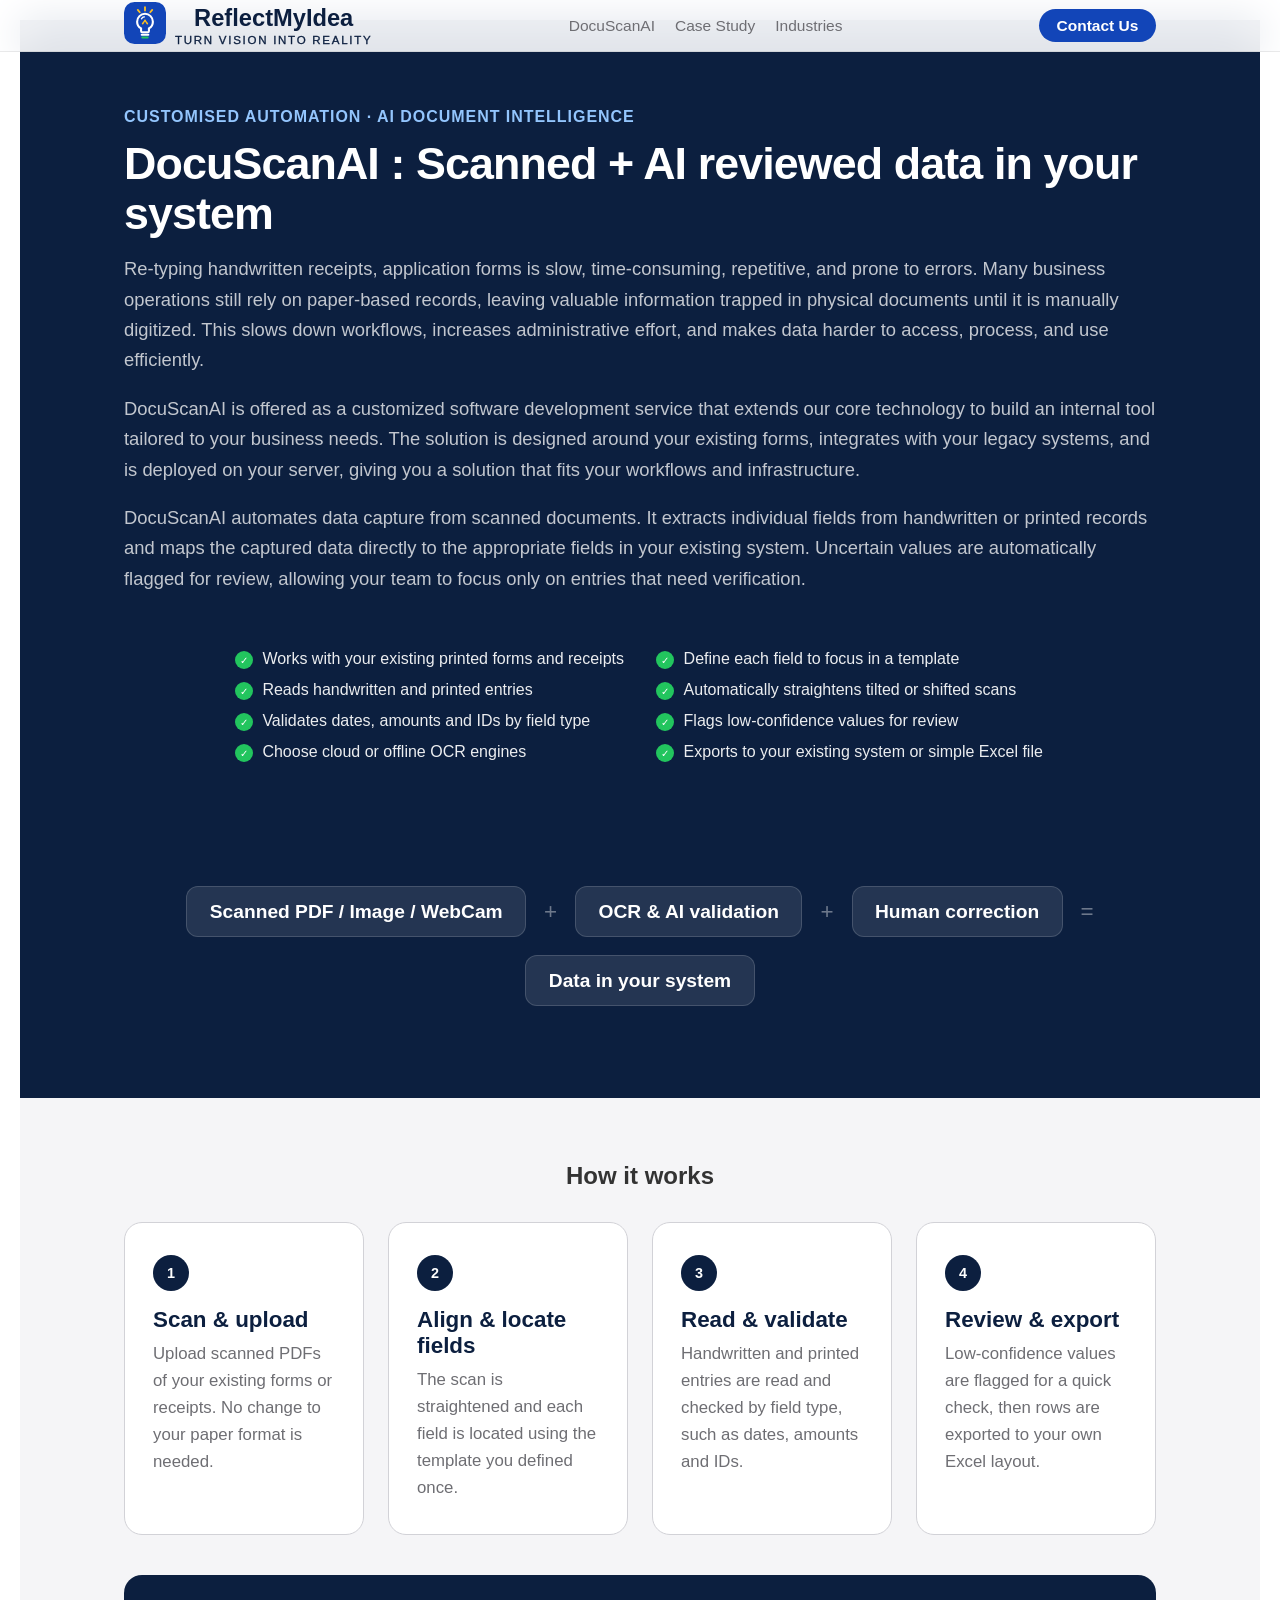
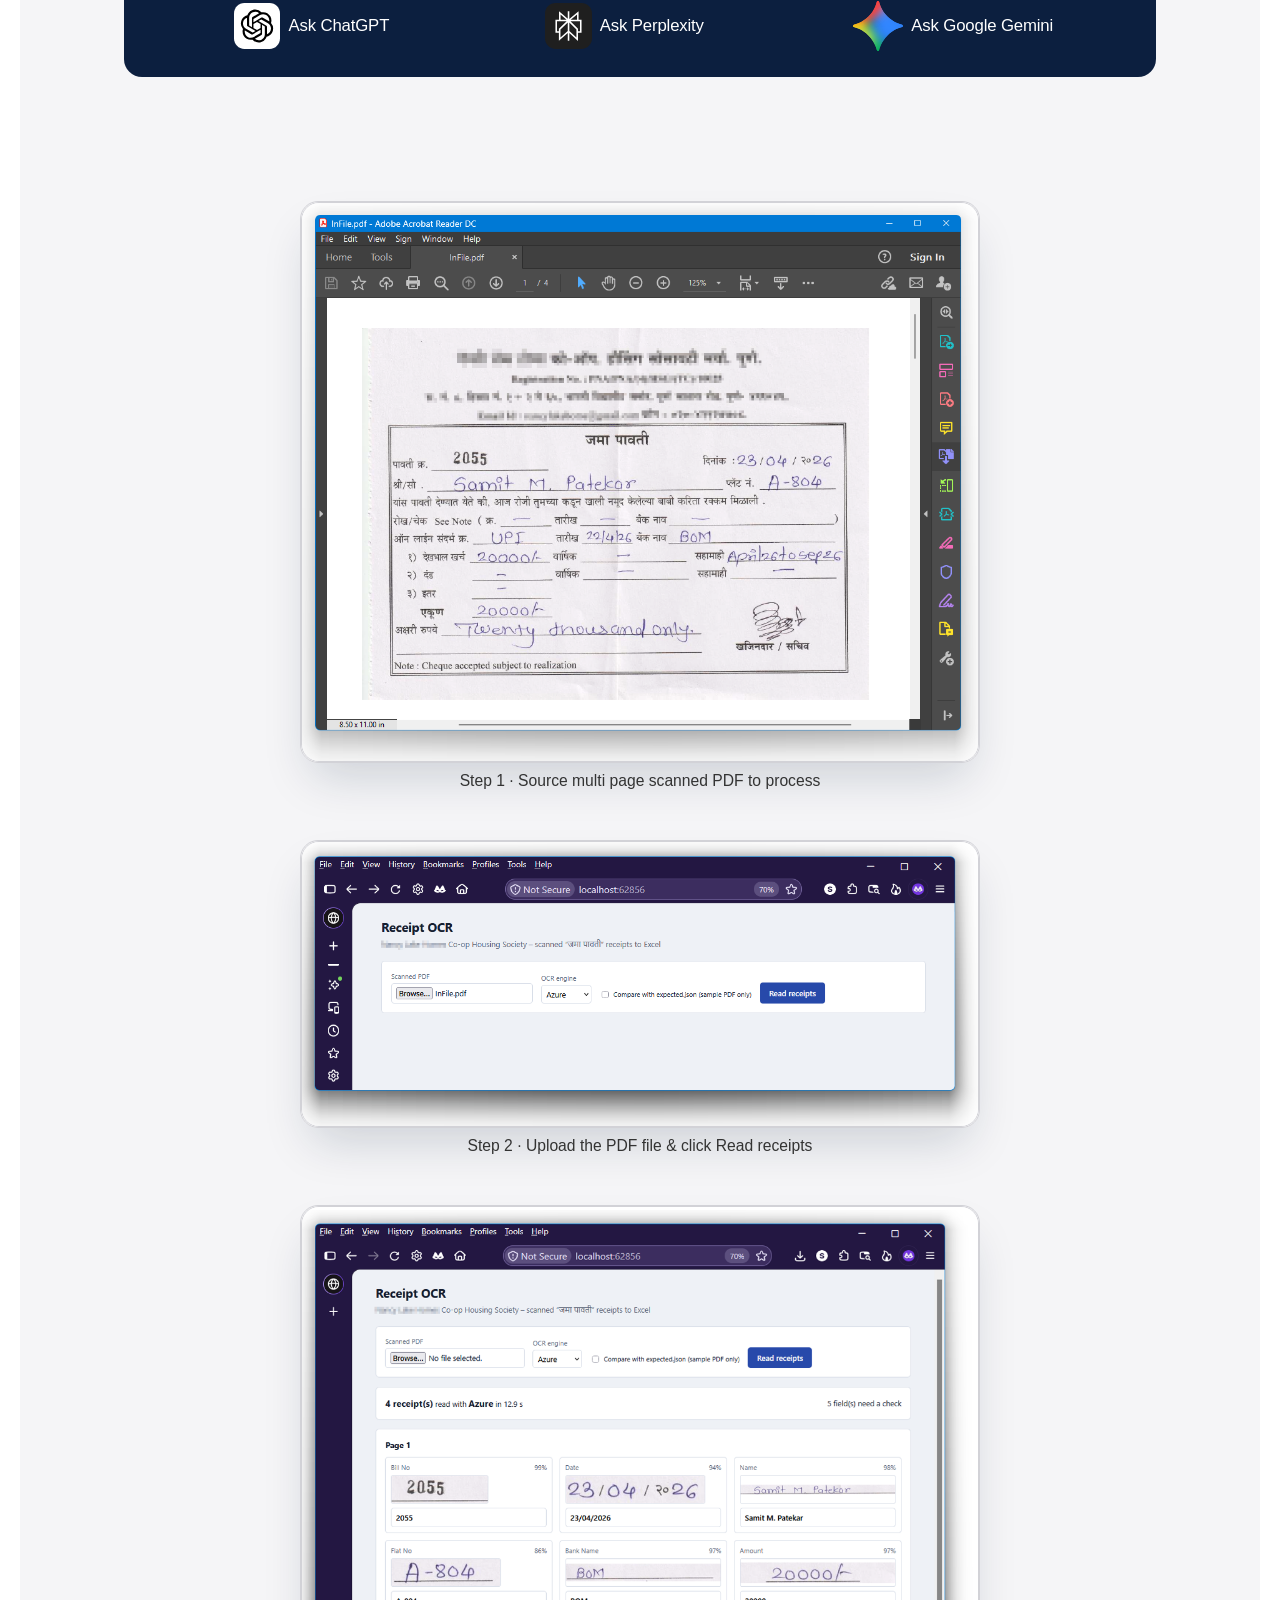
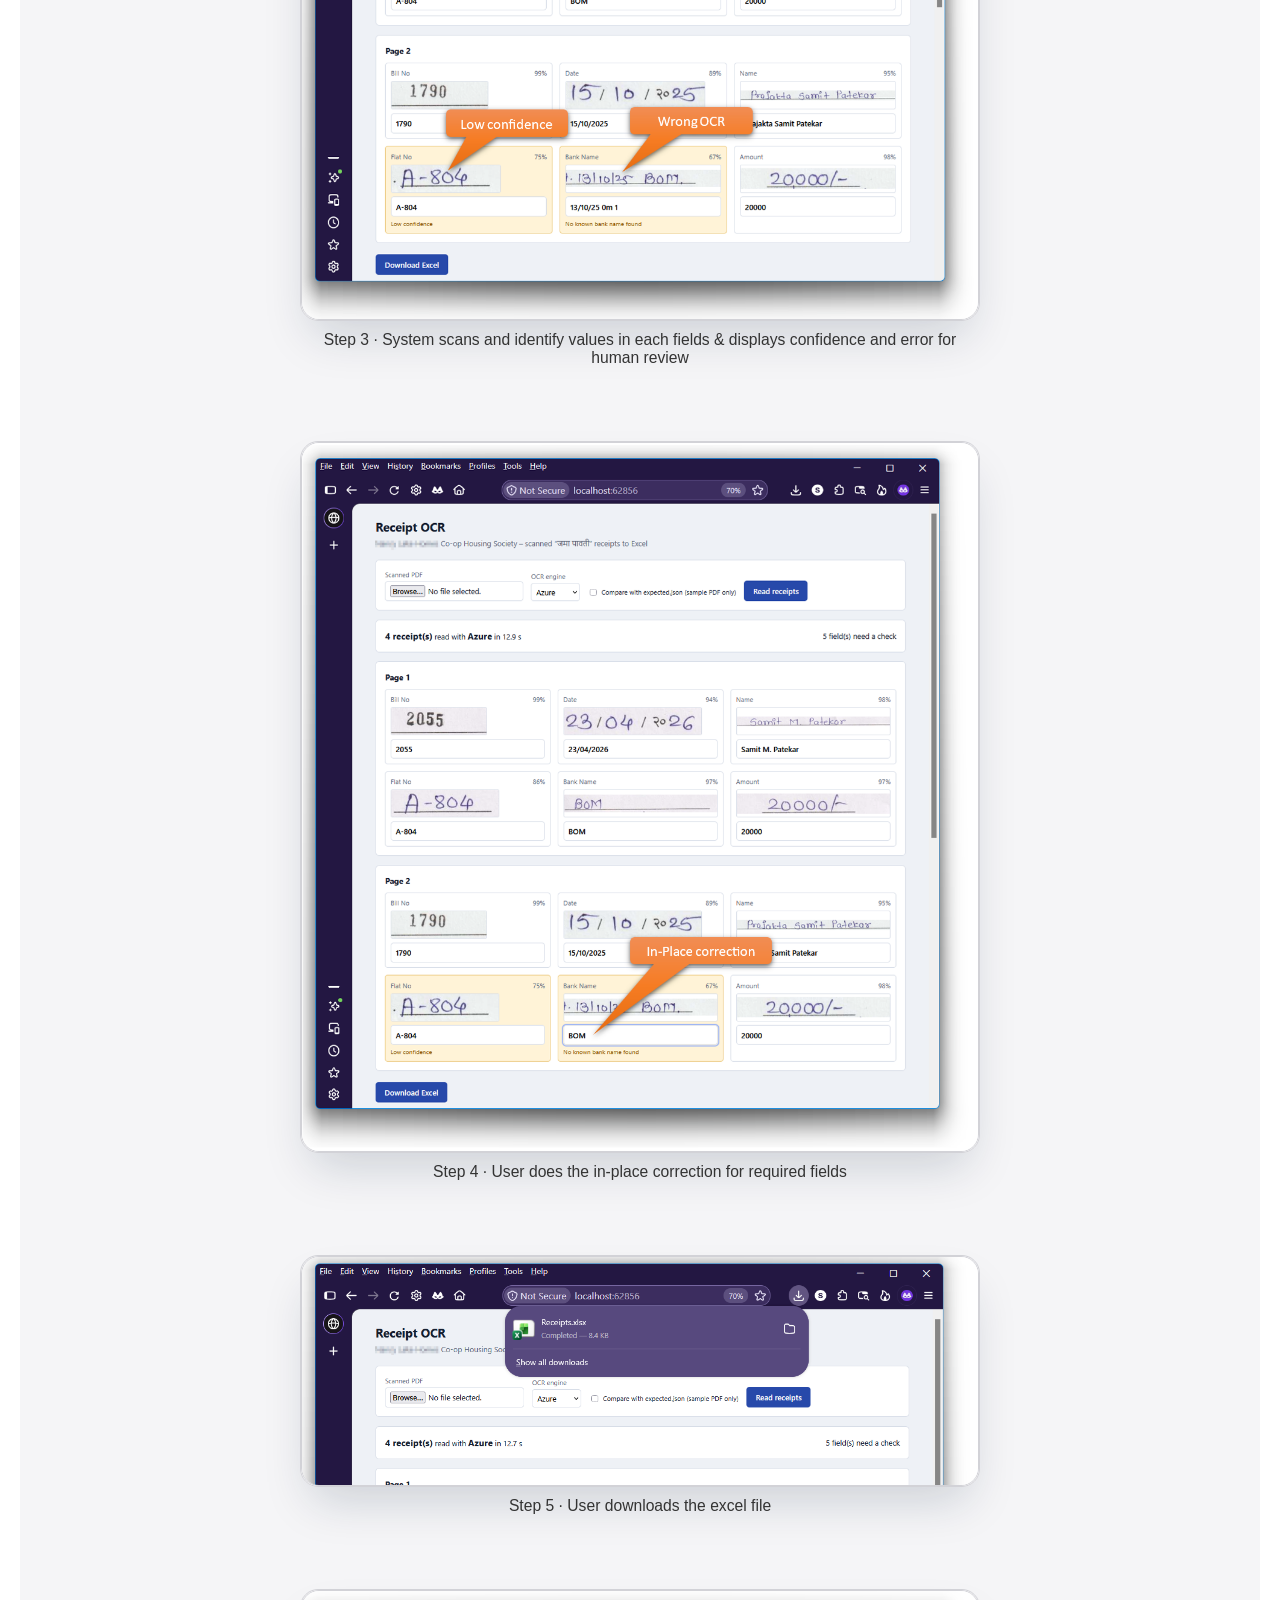
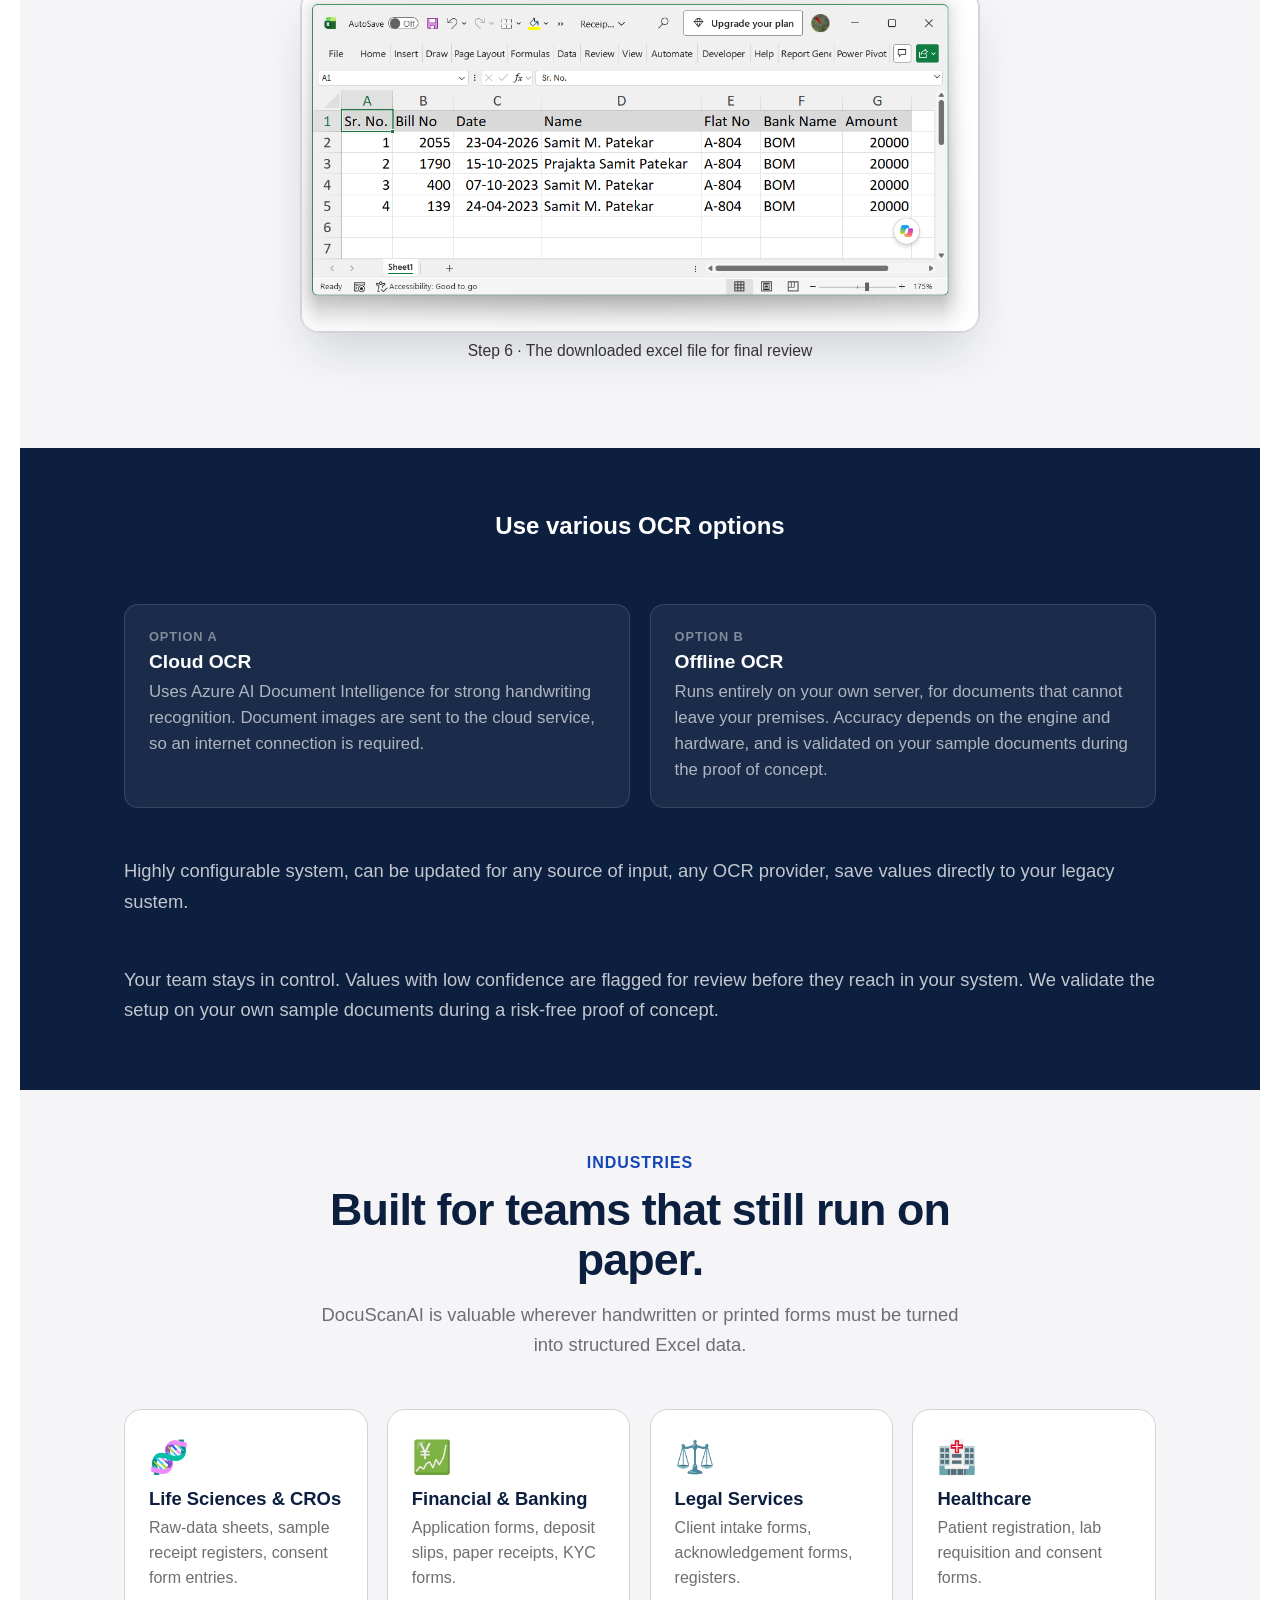
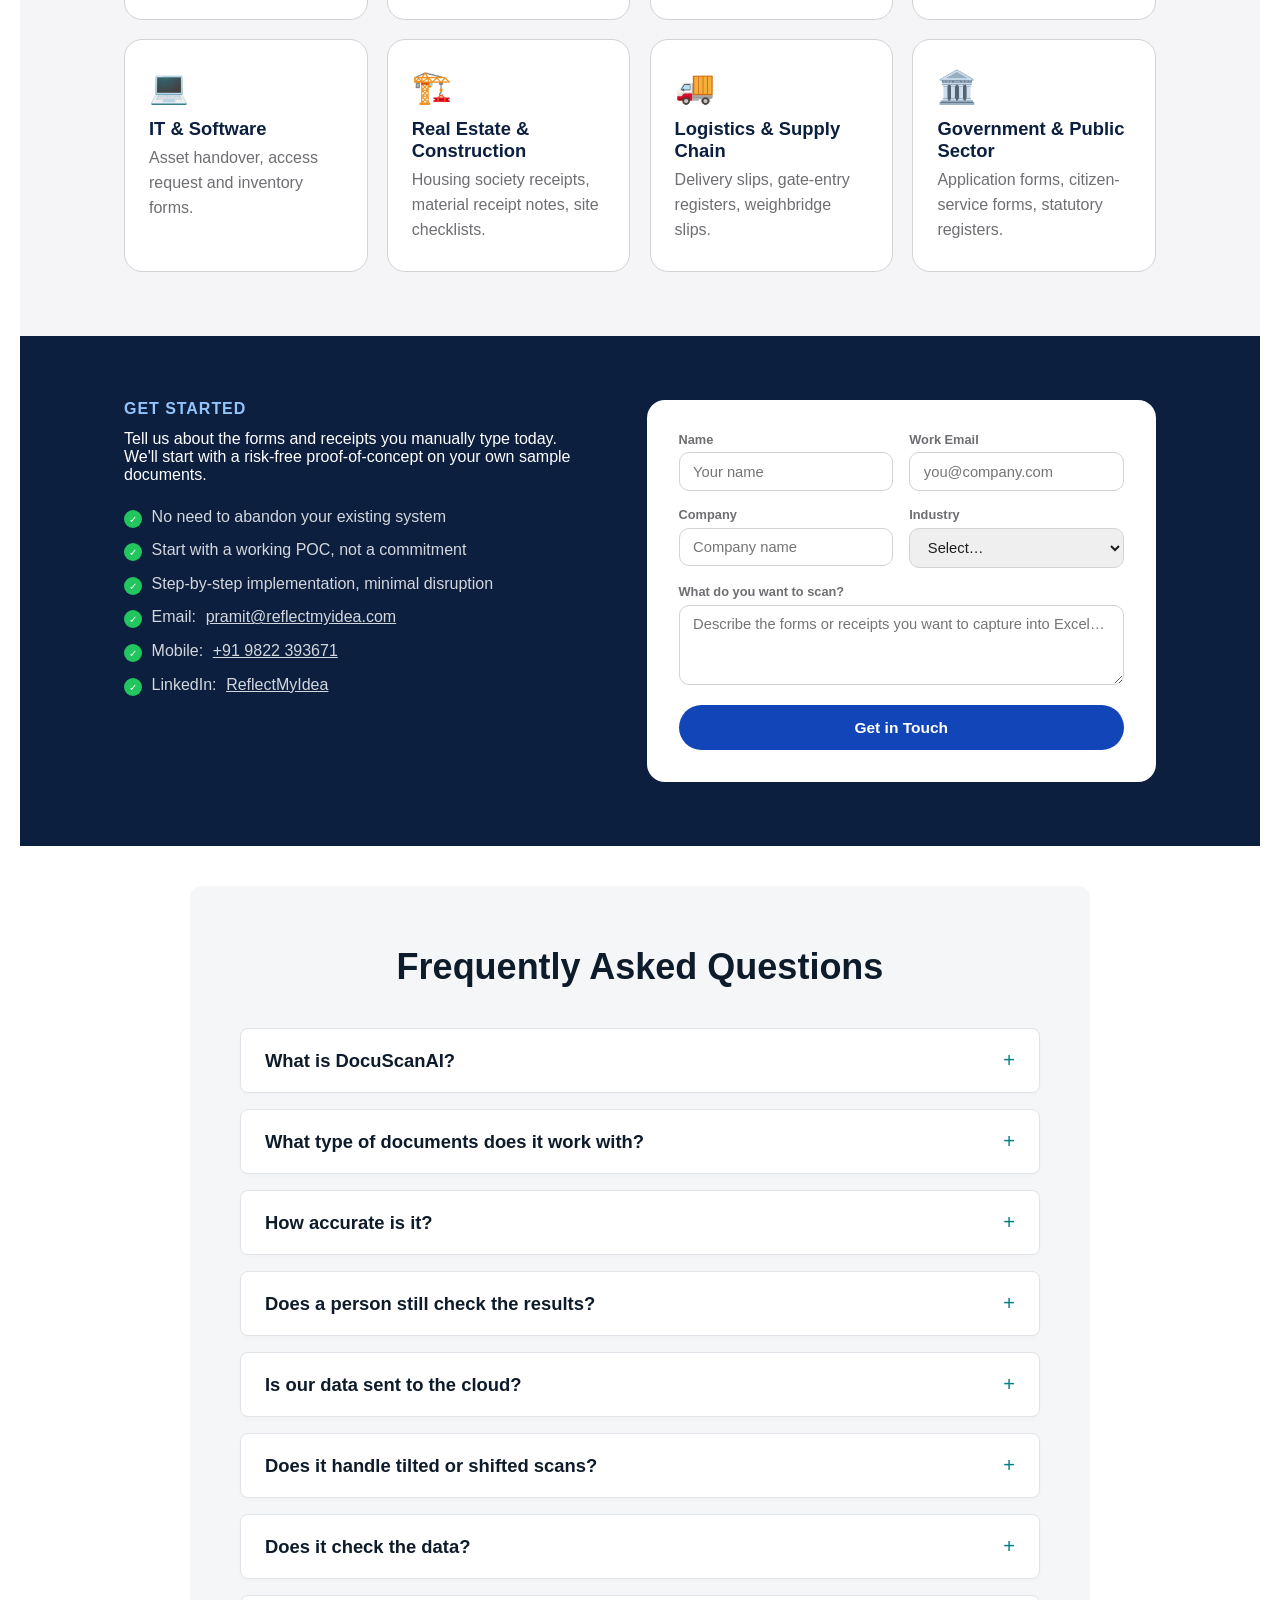
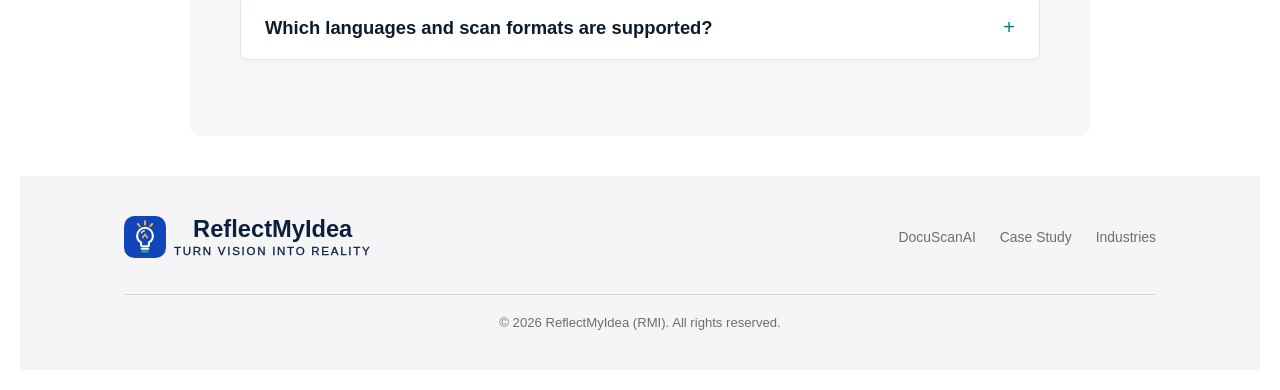
==== commit 0f5419f0: "Updated Added contact details" ====
--- a/DocuScanAI/index.html
+++ b/DocuScanAI/index.html
@@ -789,6 +789,9 @@
         <div class="promise-item"><span class="ck">✓</span>No need to abandon your existing system</div>
         <div class="promise-item"><span class="ck">✓</span>Start with a working POC, not a commitment</div>
         <div class="promise-item"><span class="ck">✓</span>Step-by-step implementation, minimal disruption</div>
+		<div class="promise-item"><span class="ck">✓</span>Email:<a href="mailto:pramit@reflectmyidea.com"><u>pramit@reflectmyidea.com</u></a></div>
+		<div class="promise-item"><span class="ck">✓</span>Mobile:<a href="callto:+919822393671"><u>+91 9822 393671</u></a></div>
+		<div class="promise-item"><span class="ck">✓</span>LinkedIn:<a href="https://www.linkedin.com/in/reflectmyidea/" target="_blank" rel="noopener noreferrer" style="text-decoration: underline">ReflectMyIdea</a></div>
       </div>
     </div>
     <form class="form-box up" id="cform">
